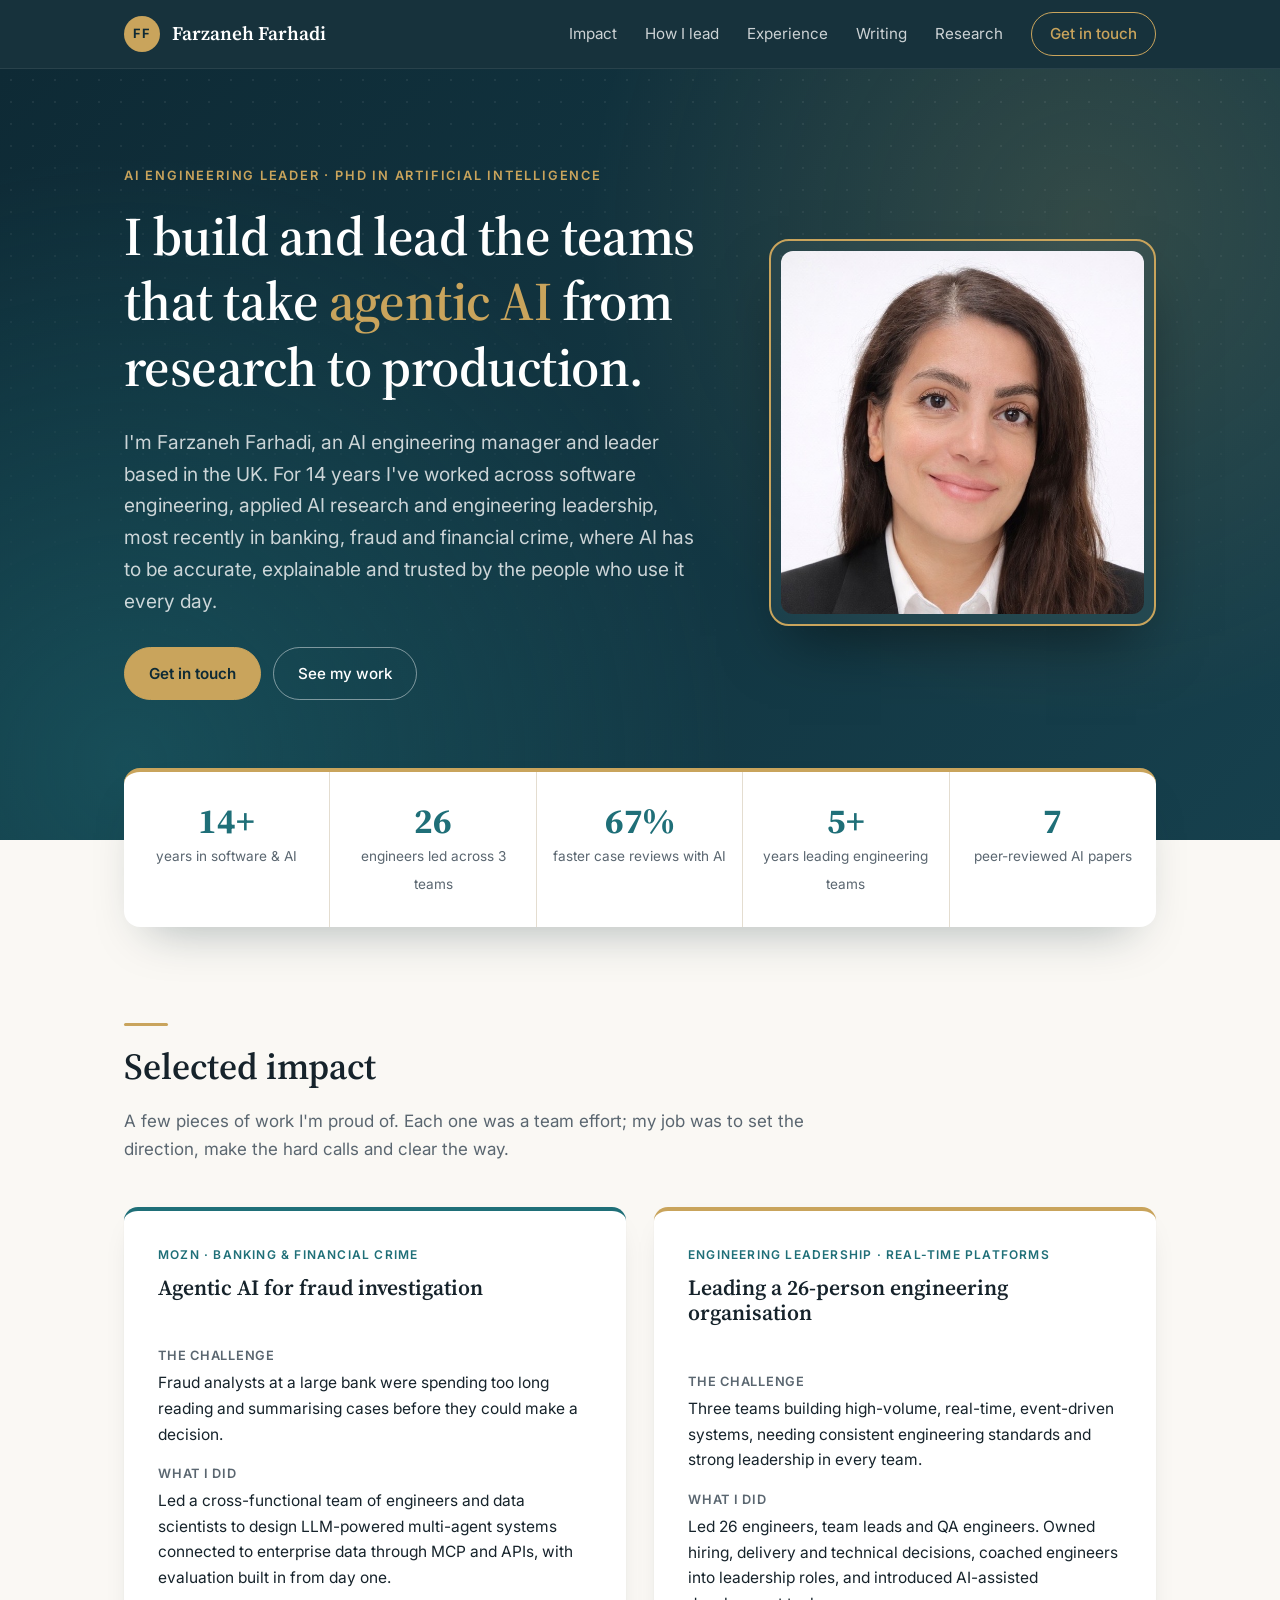
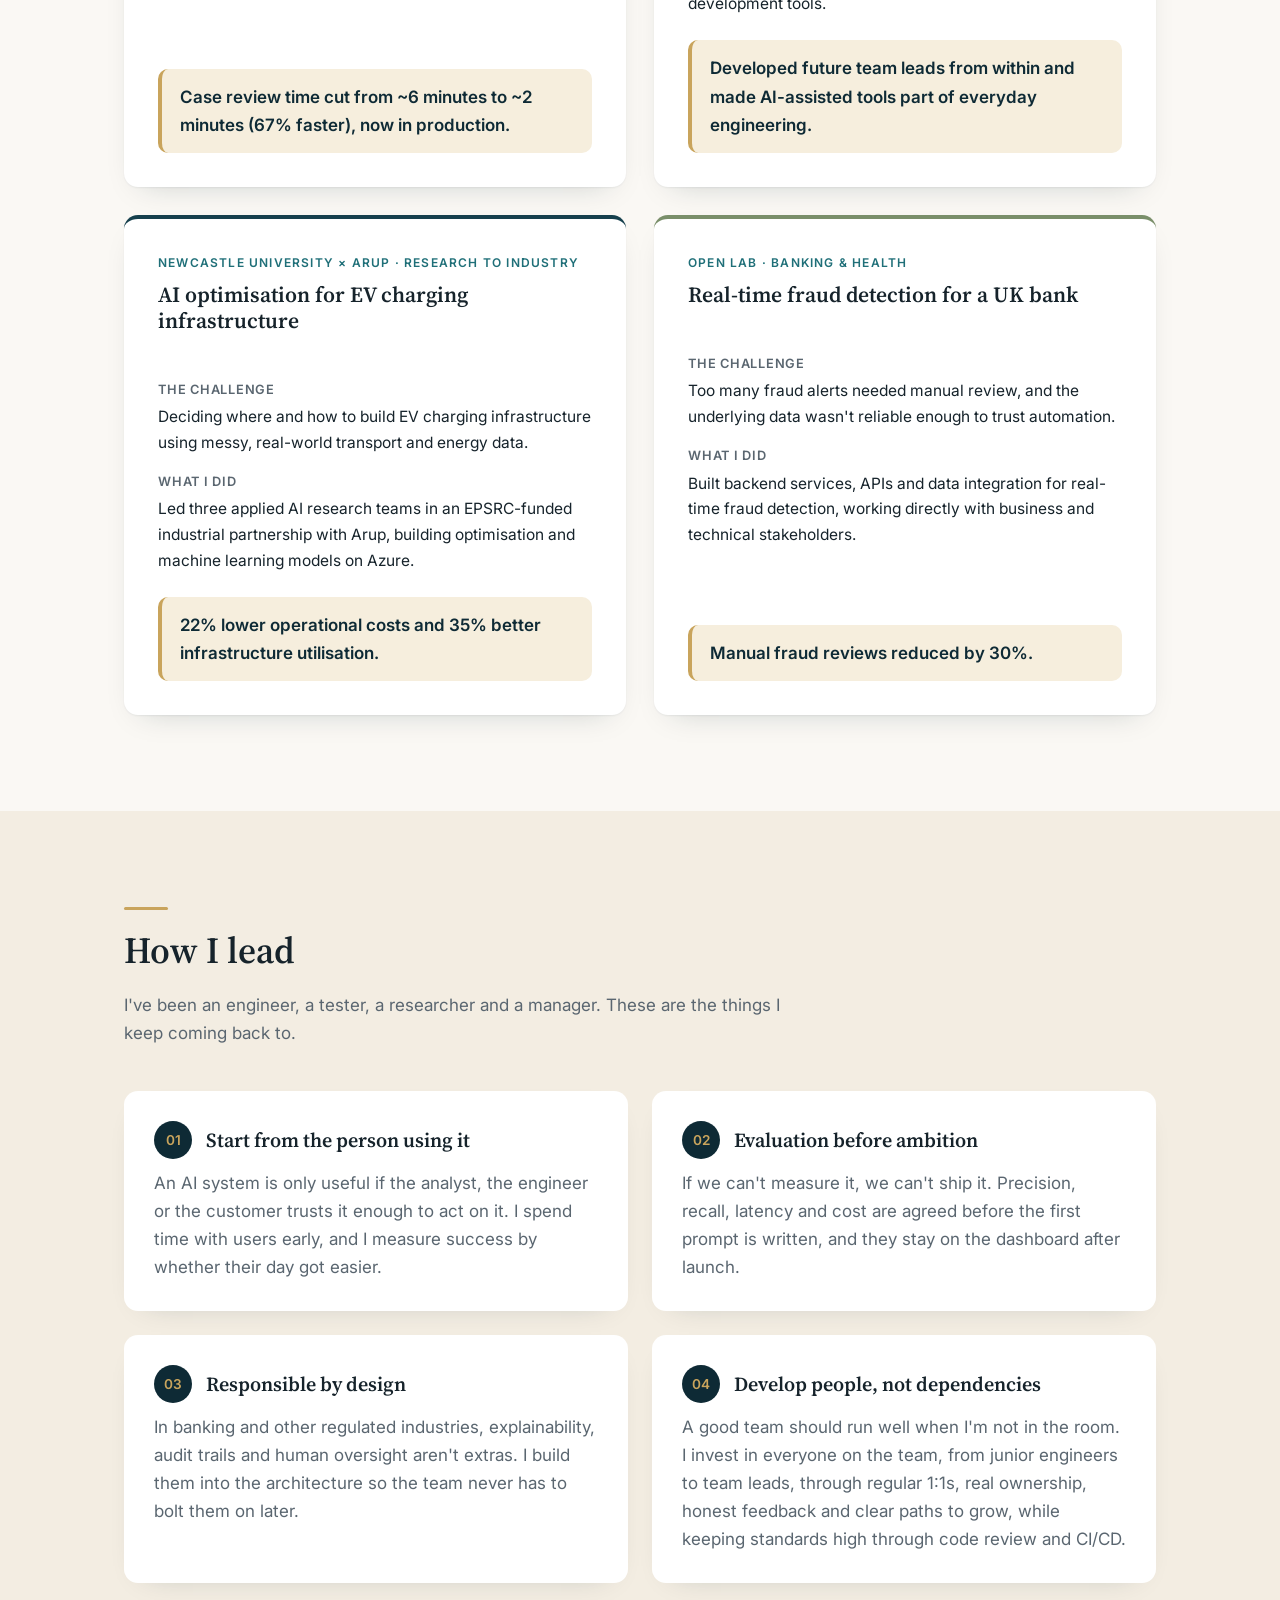
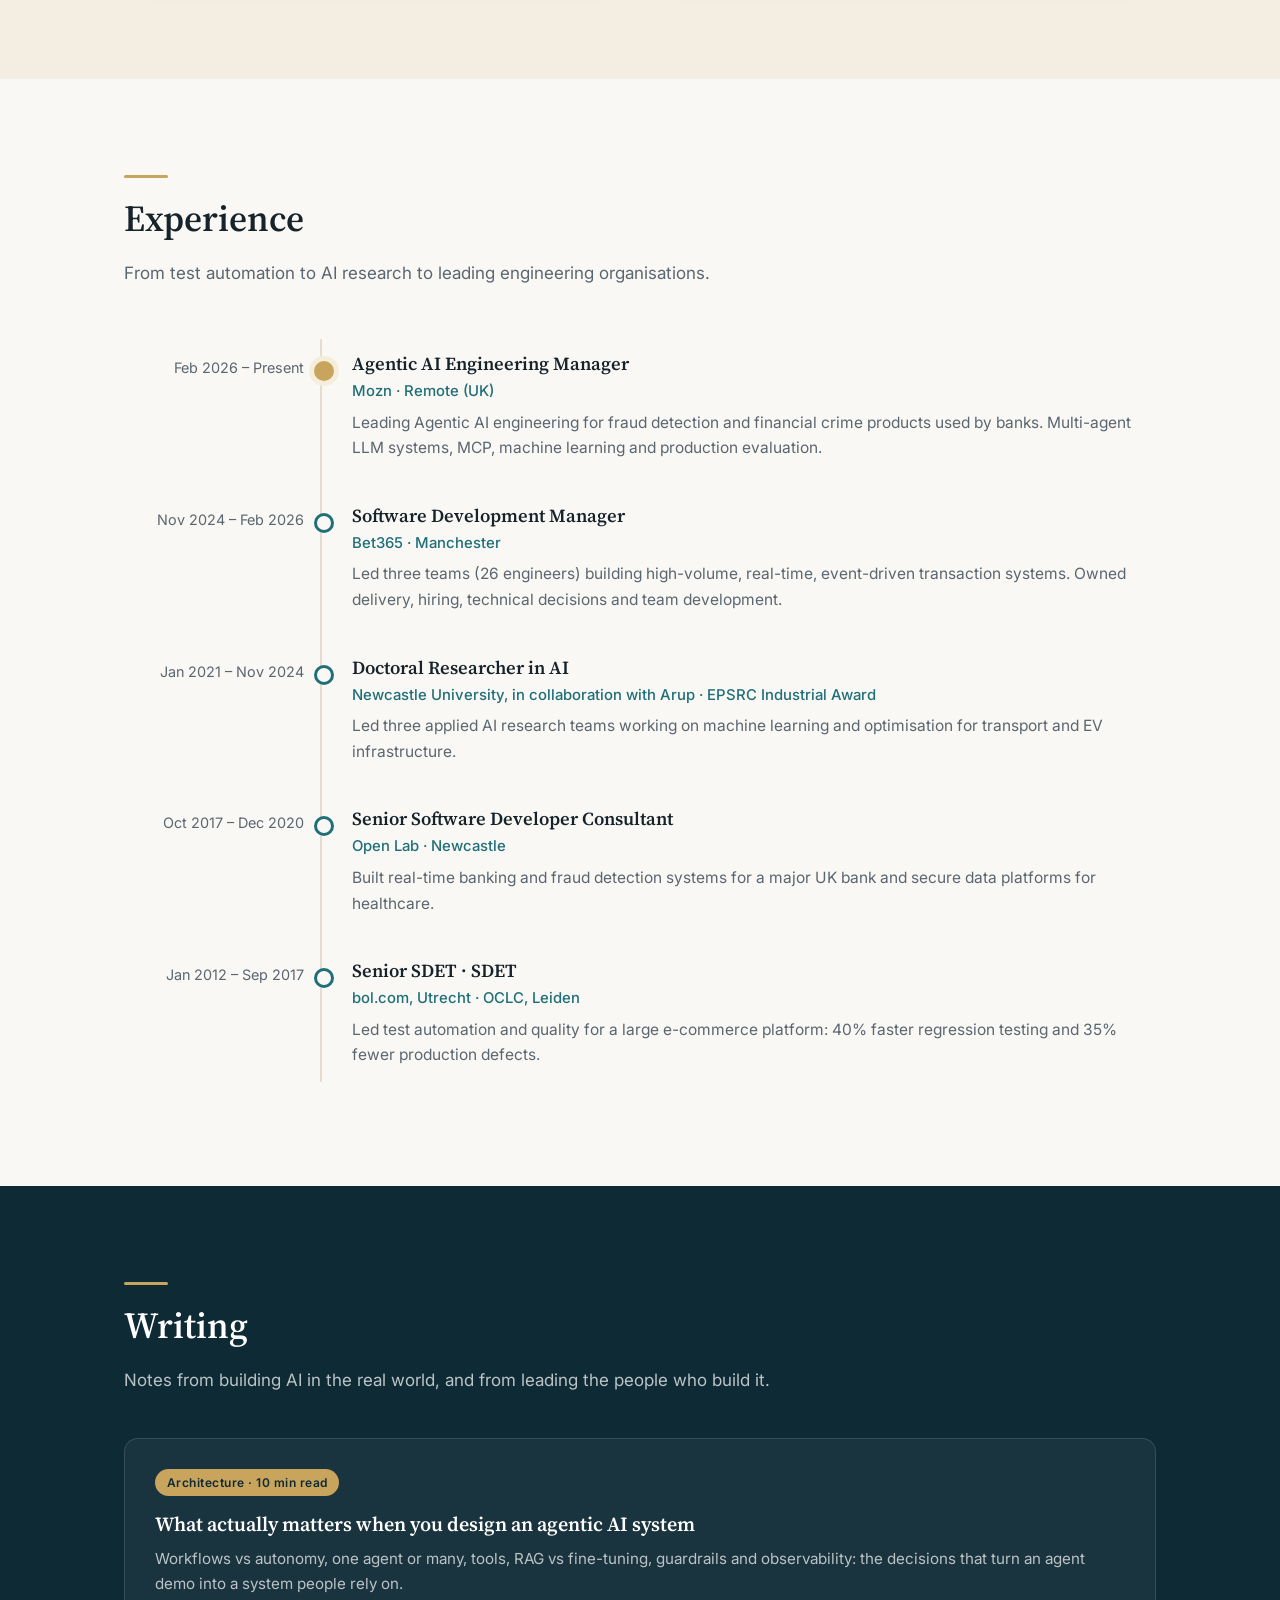
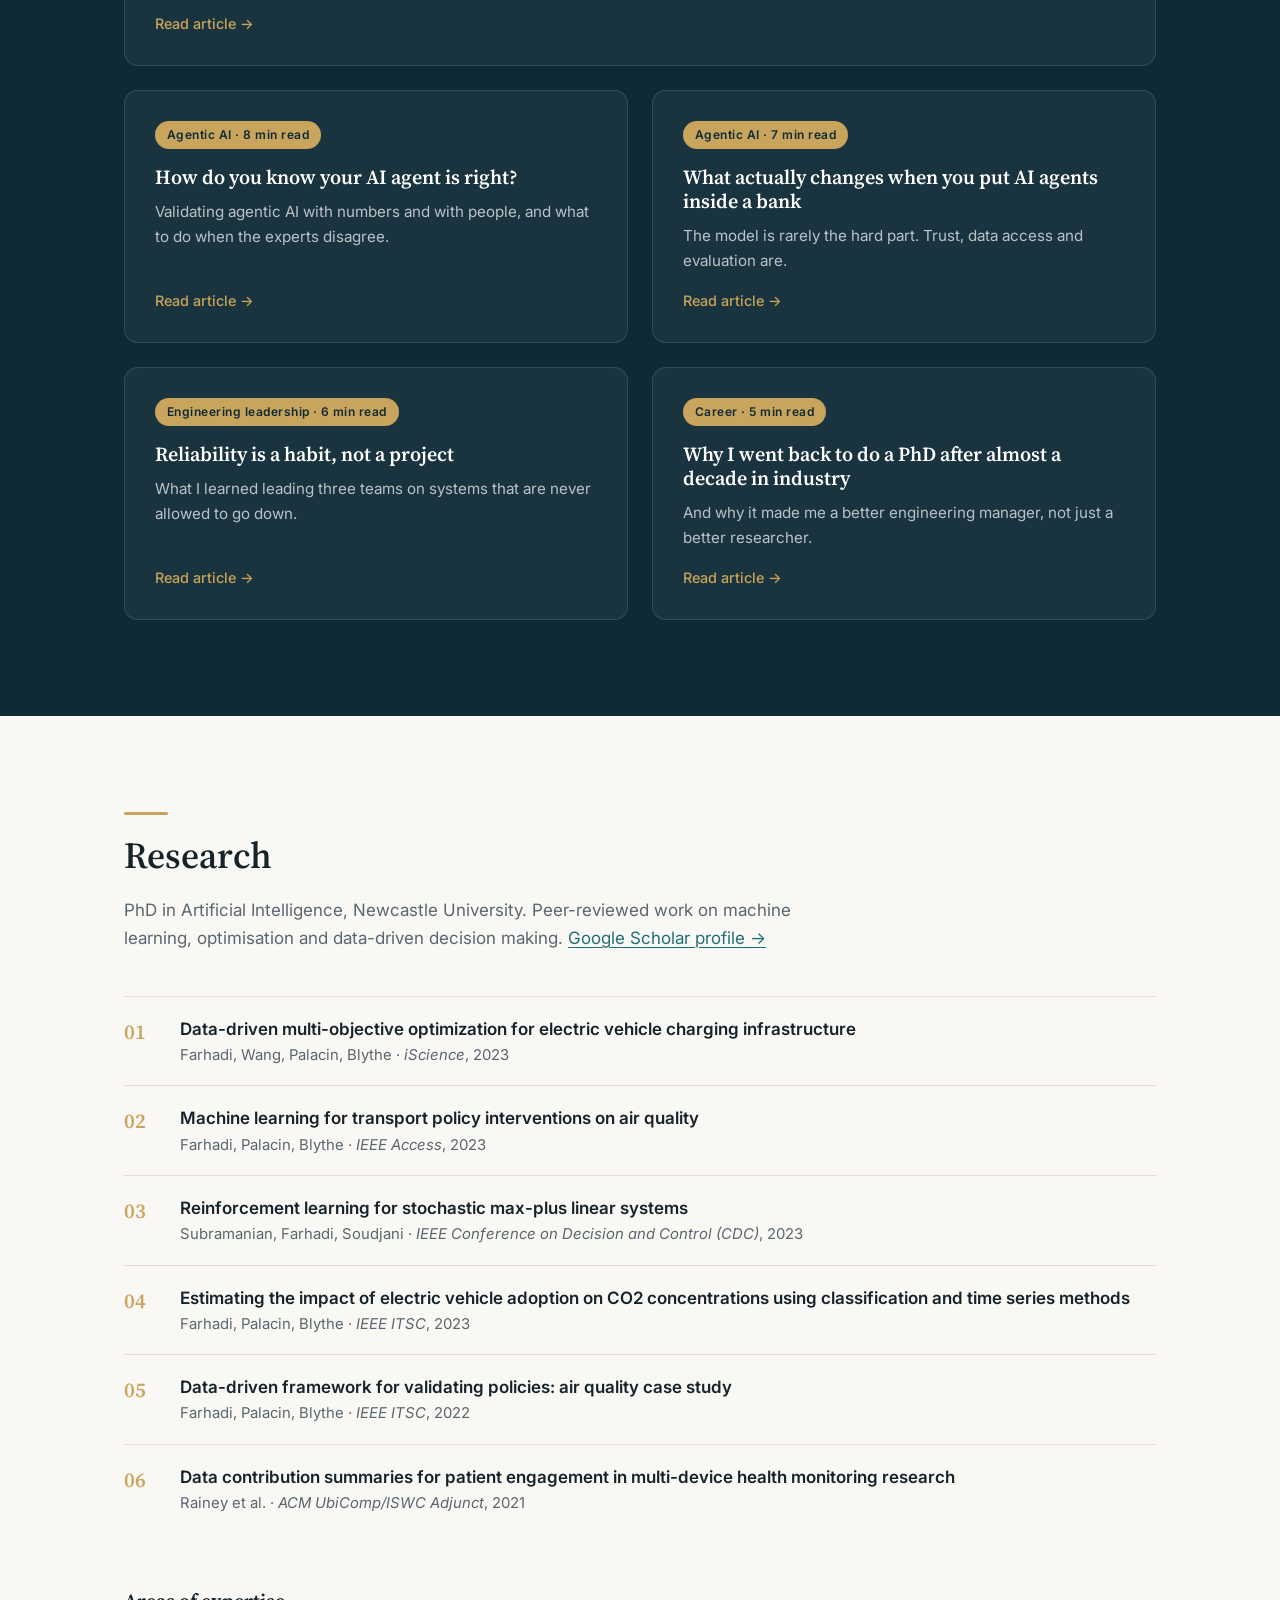
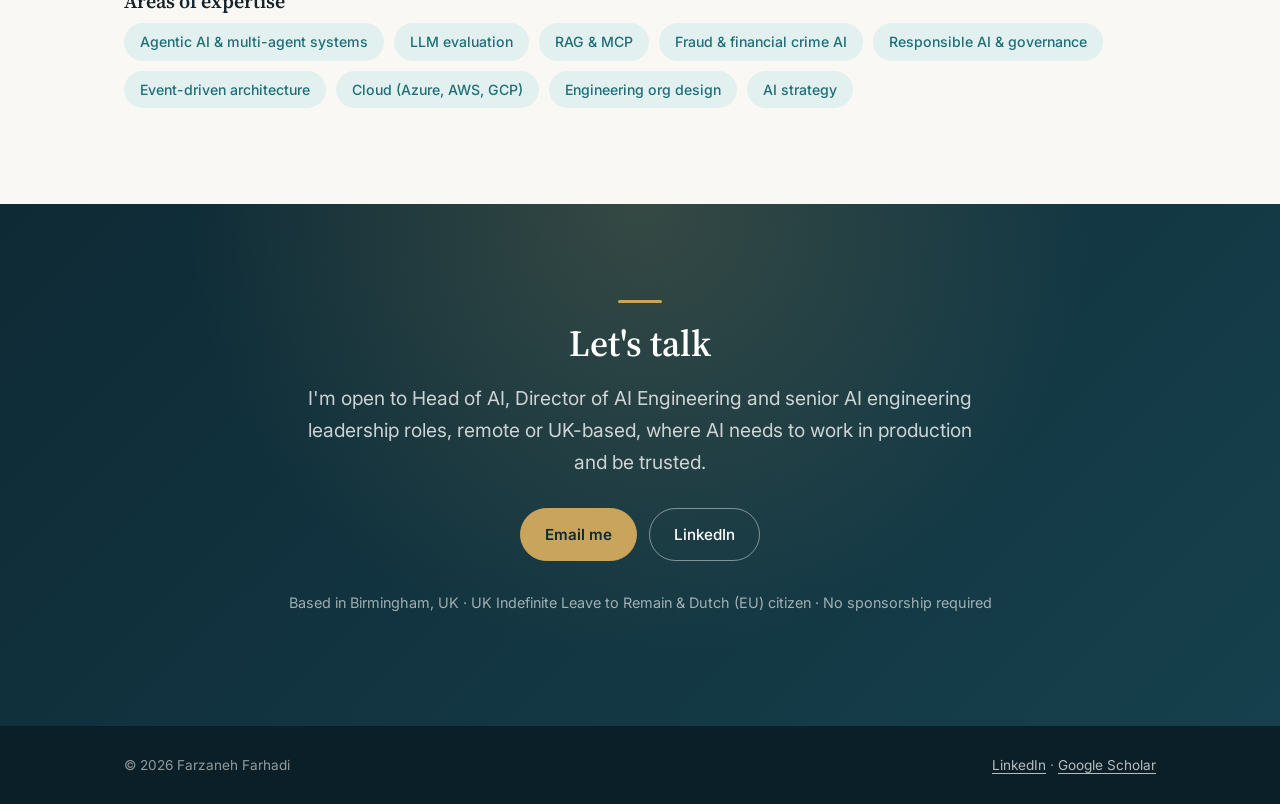
==== index.html @ 0ab81688 "Add files via upload Personal website" ====
<!DOCTYPE html>
<html lang="en-GB">
<head>
  <meta charset="UTF-8">
  <meta name="viewport" content="width=device-width, initial-scale=1.0">
  <title>Farzaneh Farhadi, PhD · AI Engineering Manager &amp; Leader · Agentic AI, LLMs · UK</title>
  <meta name="description" content="Farzaneh Farhadi, PhD is an AI engineering manager and leader in the UK with 14+ years in software and AI, leading agentic AI and LLM teams in banking, fraud and financial crime. Open to Head of AI and Director of AI Engineering roles.">
  <meta name="author" content="Farzaneh Farhadi">
  <meta name="robots" content="index, follow, max-image-preview:large">
  <meta name="theme-color" content="#0e2a35">
  <link rel="canonical" href="https://farzanehfar.github.io/">
  <link rel="icon" href="favicon.svg" type="image/svg+xml">
  <link rel="apple-touch-icon" href="assets/headshot.jpg">

  <!-- Social sharing (LinkedIn, Slack, WhatsApp, X) -->
  <meta property="og:type" content="profile">
  <meta property="og:site_name" content="Farzaneh Farhadi">
  <meta property="og:url" content="https://farzanehfar.github.io/">
  <meta property="og:title" content="Farzaneh Farhadi, PhD · AI Engineering Leader">
  <meta property="og:description" content="I build and lead the teams that take agentic AI from research to production in regulated industries.">
  <meta property="og:image" content="https://farzanehfar.github.io/assets/headshot.jpg">
  <meta property="og:image:alt" content="Farzaneh Farhadi, AI Engineering Leader">
  <meta property="og:locale" content="en_GB">
  <meta property="profile:first_name" content="Farzaneh">
  <meta property="profile:last_name" content="Farhadi">
  <meta name="twitter:card" content="summary">
  <meta name="twitter:title" content="Farzaneh Farhadi, PhD · AI Engineering Leader">
  <meta name="twitter:description" content="I build and lead the teams that take agentic AI from research to production in regulated industries.">
  <meta name="twitter:image" content="https://farzanehfar.github.io/assets/headshot.jpg">

  <link rel="preconnect" href="https://fonts.googleapis.com">
  <link rel="preconnect" href="https://fonts.gstatic.com" crossorigin>
  <link href="https://fonts.googleapis.com/css2?family=Inter:wght@400;500;600&family=Source+Serif+4:opsz,wght@8..60,400;8..60,600&display=swap" rel="stylesheet">
  <link rel="stylesheet" href="styles.css">
  <script type="application/ld+json">
  {
    "@context": "https://schema.org",
    "@graph": [
      {
        "@type": "WebSite",
        "@id": "https://farzanehfar.github.io/#website",
        "url": "https://farzanehfar.github.io/",
        "name": "Farzaneh Farhadi",
        "inLanguage": "en-GB",
        "publisher": { "@id": "https://farzanehfar.github.io/#person" }
      },
      {
        "@type": "ProfilePage",
        "@id": "https://farzanehfar.github.io/#profile",
        "url": "https://farzanehfar.github.io/",
        "name": "Farzaneh Farhadi, PhD · AI Engineering Leader",
        "isPartOf": { "@id": "https://farzanehfar.github.io/#website" },
        "mainEntity": { "@id": "https://farzanehfar.github.io/#person" }
      },
      {
        "@type": "Person",
        "@id": "https://farzanehfar.github.io/#person",
        "name": "Farzaneh Farhadi",
        "givenName": "Farzaneh",
        "familyName": "Farhadi",
        "honorificSuffix": "PhD",
        "url": "https://farzanehfar.github.io/",
        "image": "https://farzanehfar.github.io/assets/headshot.jpg",
        "jobTitle": "Agentic AI Engineering Manager",
        "description": "AI engineering manager and leader with 14+ years in software and AI, leading agentic AI and LLM teams for banking, fraud detection and financial crime.",
        "worksFor": { "@type": "Organization", "name": "Mozn" },
        "hasOccupation": [
          {
            "@type": "Occupation",
            "name": "AI Engineering Manager",
            "occupationLocation": { "@type": "Country", "name": "United Kingdom" },
            "skills": "Agentic AI, multi-agent systems, LLMs, RAG, MCP, LLM evaluation, machine learning, fraud detection, engineering leadership, AI strategy, responsible AI"
          }
        ],
        "alumniOf": [
          { "@type": "CollegeOrUniversity", "name": "Newcastle University" },
          { "@type": "CollegeOrUniversity", "name": "Fontys University of Applied Sciences" }
        ],
        "hasCredential": {
          "@type": "EducationalOccupationalCredential",
          "credentialCategory": "degree",
          "name": "PhD in Artificial Intelligence",
          "recognizedBy": { "@type": "CollegeOrUniversity", "name": "Newcastle University" }
        },
        "knowsAbout": [
          "Agentic AI", "Multi-agent systems", "Large language models", "Generative AI",
          "Retrieval-augmented generation", "Model Context Protocol", "LLM evaluation",
          "Machine learning", "Fraud detection", "Financial crime", "Responsible AI",
          "AI governance", "AI strategy", "Engineering leadership", "Event-driven architecture",
          "Optimisation", "Electric vehicle charging infrastructure"
        ],
        "address": { "@type": "PostalAddress", "addressLocality": "Birmingham", "addressCountry": "GB" },
        "nationality": { "@type": "Country", "name": "Netherlands" },
        "email": "mailto:Farhadi.Farzane@gmail.com",
        "sameAs": [
          "https://www.linkedin.com/in/farzaneh-farhadi-3944495a/",
          "https://scholar.google.com/citations?user=V7m8yxMAAAAJ"
        ]
      }
    ]
  }
  </script>
</head>
<body>

<header class="site-header">
  <div class="container">
    <a class="brand" href="#top">Farzaneh Farhadi</a>
    <nav class="nav">
      <a href="#impact">Impact</a>
      <a href="#leadership">How I lead</a>
      <a href="#experience">Experience</a>
      <a href="#writing">Writing</a>
      <a href="#research">Research</a>
      <a class="nav-cta" href="#contact">Get in touch</a>
    </nav>
  </div>
</header>

<main id="top">

  <!-- Hero -->
  <section class="hero">
    <div class="container">
      <div>
        <p class="eyebrow">AI Engineering Leader · PhD in Artificial Intelligence</p>
        <h1>I build and lead the teams that take <em>agentic AI</em> from research to production.</h1>
        <p class="lead">
          I'm Farzaneh Farhadi, an AI engineering manager and leader based in the UK. For 14 years
          I've worked across software engineering, applied AI research and engineering leadership, most recently in banking, fraud and financial crime, where AI has to be
          accurate, explainable and trusted by the people who use it every day.
        </p>
        <div class="hero-actions">
          <a class="btn btn-gold" href="#contact">Get in touch</a>
          <a class="btn btn-light" href="#impact">See my work</a>
        </div>
      </div>
      <div class="hero-photo">
        <img src="assets/headshot.jpg" alt="Farzaneh Farhadi, PhD, AI Engineering Manager and Leader" width="700" height="700" fetchpriority="high">
      </div>
    </div>
  </section>

  <!-- Stats -->
  <div class="stats">
    <div class="container">
      <div class="stats-card">
      <div class="stat"><strong>14+</strong><span>years in software &amp; AI</span></div>
      <div class="stat"><strong>26</strong><span>engineers led across 3 teams</span></div>
      <div class="stat"><strong>67%</strong><span>faster case reviews with AI</span></div>
      <div class="stat"><strong>5+</strong><span>years leading engineering teams</span></div>
      <div class="stat"><strong>7</strong><span>peer-reviewed AI papers</span></div>
    </div>
  </div>
  </div>

  <!-- Case studies -->
  <section id="impact">
    <div class="container">
      <h2>Selected impact</h2>
      <p class="section-intro">
        A few pieces of work I'm proud of. Each one was a team effort; my job was to set the direction,
        make the hard calls and clear the way.
      </p>

      <div class="cases">
        <article class="case">
          <div class="org">Mozn · Banking &amp; Financial Crime</div>
          <h3>Agentic AI for fraud investigation</h3>
          <dl>
            <dt>The challenge</dt>
            <dd>Fraud analysts at a large bank were spending too long reading and summarising cases before they could make a decision.</dd>
            <dt>What I did</dt>
            <dd>Led a cross-functional team of engineers and data scientists to design LLM-powered multi-agent systems connected to enterprise data through MCP and APIs, with evaluation built in from day one.</dd>
          </dl>
          <p class="result">Case review time cut from ~6 minutes to ~2 minutes (67% faster), now in production.</p>
        </article>

        <article class="case">
          <div class="org">Engineering leadership · Real-time platforms</div>
          <h3>Leading a 26-person engineering organisation</h3>
          <dl>
            <dt>The challenge</dt>
            <dd>Three teams building high-volume, real-time, event-driven systems, needing consistent engineering standards and strong leadership in every team.</dd>
            <dt>What I did</dt>
            <dd>Led 26 engineers, team leads and QA engineers. Owned hiring, delivery and technical decisions, coached engineers into leadership roles, and introduced AI-assisted development tools.</dd>
          </dl>
          <p class="result">Developed future team leads from within and made AI-assisted tools part of everyday engineering.</p>
        </article>

        <article class="case">
          <div class="org">Newcastle University × Arup · Research to industry</div>
          <h3>AI optimisation for EV charging infrastructure</h3>
          <dl>
            <dt>The challenge</dt>
            <dd>Deciding where and how to build EV charging infrastructure using messy, real-world transport and energy data.</dd>
            <dt>What I did</dt>
            <dd>Led three applied AI research teams in an EPSRC-funded industrial partnership with Arup, building optimisation and machine learning models on Azure.</dd>
          </dl>
          <p class="result">22% lower operational costs and 35% better infrastructure utilisation.</p>
        </article>

        <article class="case">
          <div class="org">Open Lab · Banking &amp; Health</div>
          <h3>Real-time fraud detection for a UK bank</h3>
          <dl>
            <dt>The challenge</dt>
            <dd>Too many fraud alerts needed manual review, and the underlying data wasn't reliable enough to trust automation.</dd>
            <dt>What I did</dt>
            <dd>Built backend services, APIs and data integration for real-time fraud detection, working directly with business and technical stakeholders.</dd>
          </dl>
          <p class="result">Manual fraud reviews reduced by 30%.</p>
        </article>
      </div>
    </div>
  </section>

  <!-- Leadership -->
  <section id="leadership" class="alt">
    <div class="container">
      <h2>How I lead</h2>
      <p class="section-intro">
        I've been an engineer, a tester, a researcher and a manager. These are the things I keep coming back to.
      </p>
      <div class="principles">
        <div class="principle">
          <h3><span>01</span> Start from the person using it</h3>
          <p>An AI system is only useful if the analyst, the engineer or the customer trusts it enough to act on it. I spend time with users early, and I measure success by whether their day got easier.</p>
        </div>
        <div class="principle">
          <h3><span>02</span> Evaluation before ambition</h3>
          <p>If we can't measure it, we can't ship it. Precision, recall, latency and cost are agreed before the first prompt is written, and they stay on the dashboard after launch.</p>
        </div>
        <div class="principle">
          <h3><span>03</span> Responsible by design</h3>
          <p>In banking and other regulated industries, explainability, audit trails and human oversight aren't extras. I build them into the architecture so the team never has to bolt them on later.</p>
        </div>
        <div class="principle">
          <h3><span>04</span> Develop people, not dependencies</h3>
          <p>A good team should run well when I'm not in the room. I invest in everyone on the team, from junior engineers to team leads, through regular 1:1s, real ownership, honest feedback and clear paths to grow, while keeping standards high through code review and CI/CD.</p>
        </div>
      </div>
    </div>
  </section>

  <!-- Experience -->
  <section id="experience">
    <div class="container">
      <h2>Experience</h2>
      <p class="section-intro">From test automation to AI research to leading engineering organisations.</p>
      <ul class="timeline">
        <li>
          <div class="when">Feb 2026 – Present</div>
          <div>
            <h3>Agentic AI Engineering Manager</h3>
            <div class="where">Mozn · Remote (UK)</div>
            <p>Leading Agentic AI engineering for fraud detection and financial crime products used by banks. Multi-agent LLM systems, MCP, machine learning and production evaluation.</p>
          </div>
        </li>
        <li>
          <div class="when">Nov 2024 – Feb 2026</div>
          <div>
            <h3>Software Development Manager</h3>
            <div class="where">Bet365 · Manchester</div>
            <p>Led three teams (26 engineers) building high-volume, real-time, event-driven transaction systems. Owned delivery, hiring, technical decisions and team development.</p>
          </div>
        </li>
        <li>
          <div class="when">Jan 2021 – Nov 2024</div>
          <div>
            <h3>Doctoral Researcher in AI</h3>
            <div class="where">Newcastle University, in collaboration with Arup · EPSRC Industrial Award</div>
            <p>Led three applied AI research teams working on machine learning and optimisation for transport and EV infrastructure.</p>
          </div>
        </li>
        <li>
          <div class="when">Oct 2017 – Dec 2020</div>
          <div>
            <h3>Senior Software Developer Consultant</h3>
            <div class="where">Open Lab · Newcastle</div>
            <p>Built real-time banking and fraud detection systems for a major UK bank and secure data platforms for healthcare.</p>
          </div>
        </li>
        <li>
          <div class="when">Jan 2012 – Sep 2017</div>
          <div>
            <h3>Senior SDET · SDET</h3>
            <div class="where">bol.com, Utrecht · OCLC, Leiden</div>
            <p>Led test automation and quality for a large e-commerce platform: 40% faster regression testing and 35% fewer production defects.</p>
          </div>
        </li>
      </ul>
    </div>
  </section>

  <!-- Writing -->
  <section id="writing" class="dark">
    <div class="container">
      <h2>Writing</h2>
      <p class="section-intro">Notes from building AI in the real world, and from leading the people who build it.</p>
      <div class="posts">
        <a class="post-card" href="writing/agentic-ai-architecture.html">
          <div class="meta">Architecture · 10 min read</div>
          <h3>What actually matters when you design an agentic AI system</h3>
          <p>Workflows vs autonomy, one agent or many, tools, RAG vs fine-tuning, guardrails and observability: the decisions that turn an agent demo into a system people rely on.</p>
          <span class="more">Read article →</span>
        </a>
        <a class="post-card" href="writing/validating-agentic-ai.html">
          <div class="meta">Agentic AI · 8 min read</div>
          <h3>How do you know your AI agent is right?</h3>
          <p>Validating agentic AI with numbers and with people, and what to do when the experts disagree.</p>
          <span class="more">Read article →</span>
        </a>
        <a class="post-card" href="writing/ai-agents-in-banking.html">
          <div class="meta">Agentic AI · 7 min read</div>
          <h3>What actually changes when you put AI agents inside a bank</h3>
          <p>The model is rarely the hard part. Trust, data access and evaluation are.</p>
          <span class="more">Read article →</span>
        </a>
        <a class="post-card" href="writing/reliability-is-a-habit.html">
          <div class="meta">Engineering leadership · 6 min read</div>
          <h3>Reliability is a habit, not a project</h3>
          <p>What I learned leading three teams on systems that are never allowed to go down.</p>
          <span class="more">Read article →</span>
        </a>
        <a class="post-card" href="writing/why-i-did-a-phd.html">
          <div class="meta">Career · 5 min read</div>
          <h3>Why I went back to do a PhD after almost a decade in industry</h3>
          <p>And why it made me a better engineering manager, not just a better researcher.</p>
          <span class="more">Read article →</span>
        </a>
      </div>
    </div>
  </section>

  <!-- Research -->
  <section id="research">
    <div class="container">
      <h2>Research</h2>
      <p class="section-intro">
        PhD in Artificial Intelligence, Newcastle University. Peer-reviewed work on machine learning,
        optimisation and data-driven decision making.
        <a href="https://scholar.google.com/citations?user=V7m8yxMAAAAJ&amp;hl=en" target="_blank" rel="noopener">Google Scholar profile →</a>
      </p>
      <ul class="pubs">
        <li>
          <div class="title">Data-driven multi-objective optimization for electric vehicle charging infrastructure</div>
          <div class="venue">Farhadi, Wang, Palacin, Blythe · <em>iScience</em>, 2023</div>
        </li>
        <li>
          <div class="title">Machine learning for transport policy interventions on air quality</div>
          <div class="venue">Farhadi, Palacin, Blythe · <em>IEEE Access</em>, 2023</div>
        </li>
        <li>
          <div class="title">Reinforcement learning for stochastic max-plus linear systems</div>
          <div class="venue">Subramanian, Farhadi, Soudjani · <em>IEEE Conference on Decision and Control (CDC)</em>, 2023</div>
        </li>
        <li>
          <div class="title">Estimating the impact of electric vehicle adoption on CO2 concentrations using classification and time series methods</div>
          <div class="venue">Farhadi, Palacin, Blythe · <em>IEEE ITSC</em>, 2023</div>
        </li>
        <li>
          <div class="title">Data-driven framework for validating policies: air quality case study</div>
          <div class="venue">Farhadi, Palacin, Blythe · <em>IEEE ITSC</em>, 2022</div>
        </li>
        <li>
          <div class="title">Data contribution summaries for patient engagement in multi-device health monitoring research</div>
          <div class="venue">Rainey et al. · <em>ACM UbiComp/ISWC Adjunct</em>, 2021</div>
        </li>
      </ul>

      <h3 style="margin-top: 56px;">Areas of expertise</h3>
      <div class="expertise">
        <span>Agentic AI &amp; multi-agent systems</span>
        <span>LLM evaluation</span>
        <span>RAG &amp; MCP</span>
        <span>Fraud &amp; financial crime AI</span>
        <span>Responsible AI &amp; governance</span>
        <span>Event-driven architecture</span>
        <span>Cloud (Azure, AWS, GCP)</span>
        <span>Engineering org design</span>
        <span>AI strategy</span>
      </div>
    </div>
  </section>

  <!-- Contact -->
  <section id="contact" class="contact">
    <div class="container">
      <h2>Let's talk</h2>
      <p class="lead">
        I'm open to Head of AI, Director of AI Engineering and senior AI engineering leadership roles,
        remote or UK-based, where AI needs to work in production and be trusted.
      </p>
      <div class="hero-actions">
        <a class="btn btn-gold" href="mailto:Farhadi.Farzane@gmail.com">Email me</a>
        <a class="btn btn-light" href="https://www.linkedin.com/in/farzaneh-farhadi-3944495a/" target="_blank" rel="noopener">LinkedIn</a>
      </div>
      <p class="note">Based in Birmingham, UK · UK Indefinite Leave to Remain &amp; Dutch (EU) citizen · No sponsorship required</p>
    </div>
  </section>

</main>

<footer>
  <div class="container">
    <span>© 2026 Farzaneh Farhadi</span>
    <span>
      <a href="https://www.linkedin.com/in/farzaneh-farhadi-3944495a/" target="_blank" rel="noopener">LinkedIn</a> ·
      <a href="https://scholar.google.com/citations?user=V7m8yxMAAAAJ&amp;hl=en" target="_blank" rel="noopener">Google Scholar</a>
    </span>
  </div>
</footer>

</body>
</html>
---- styles.css ----
:root {
  --bg: #faf8f4;
  --surface: #ffffff;
  --sand: #f3ede2;
  --ink: #16232b;
  --muted: #5a6670;
  --line: #e4ddd0;
  --navy: #0e2a35;
  --navy-2: #16404d;
  --accent: #1f6f78;
  --accent-soft: #e3f0f0;
  --gold: #c9a45c;
  --gold-soft: #f6eedd;
  --serif: "Source Serif 4", Georgia, "Times New Roman", serif;
  --sans: "Inter", -apple-system, BlinkMacSystemFont, "Segoe UI", sans-serif;
  --max: 1080px;
}

* { box-sizing: border-box; }
html { scroll-behavior: smooth; scroll-padding-top: 72px; }
body {
  margin: 0;
  background: var(--bg);
  color: var(--ink);
  font-family: var(--sans);
  font-size: 17px;
  line-height: 1.65;
  -webkit-font-smoothing: antialiased;
}
img { max-width: 100%; display: block; }
a { color: var(--accent); text-decoration-thickness: 1px; text-underline-offset: 3px; }
a:hover { text-decoration-thickness: 2px; }

h1, h2, h3 { font-family: var(--serif); font-weight: 600; line-height: 1.2; margin: 0 0 .5em; }
h1 { font-size: clamp(2.4rem, 5vw, 3.4rem); letter-spacing: -0.01em; }
h2 { font-size: clamp(1.8rem, 3vw, 2.3rem); }
h3 { font-size: 1.25rem; }
p { margin: 0 0 1em; }

.container { max-width: var(--max); margin: 0 auto; padding: 0 24px; }

/* Section headings get a small gold rule */
section > .container > h2::before {
  content: ""; display: block; width: 44px; height: 3px; background: var(--gold);
  border-radius: 2px; margin-bottom: 18px;
}

/* Header */
.site-header {
  position: sticky; top: 0; z-index: 10;
  background: rgba(14, 42, 53, .96);
  backdrop-filter: blur(8px);
  border-bottom: 1px solid rgba(255, 255, 255, .08);
}
.site-header .container { display: flex; align-items: center; justify-content: space-between; height: 68px; }
.brand { font-family: var(--serif); font-weight: 600; font-size: 1.2rem; color: #fff; text-decoration: none; display: flex; align-items: center; gap: 12px; }
.brand::before {
  content: "FF"; display: grid; place-items: center; width: 36px; height: 36px; border-radius: 50%;
  background: var(--gold); color: var(--navy); font-family: var(--sans); font-size: .8rem; font-weight: 700; letter-spacing: .04em;
}
.nav { display: flex; align-items: center; gap: 28px; }
.nav a { position: relative; color: rgba(255, 255, 255, .78); text-decoration: none; font-size: .95rem; padding: 6px 0; }
.nav a:not(.nav-cta)::after {
  content: ""; position: absolute; left: 0; right: 0; bottom: 0; height: 2px; background: var(--gold);
  transform: scaleX(0); transform-origin: left; transition: transform .2s ease;
}
.nav a:hover { color: #fff; }
.nav a:hover::after { transform: scaleX(1); }
.nav .nav-cta {
  padding: 8px 18px; border: 1px solid var(--gold); border-radius: 999px; color: var(--gold); font-weight: 500;
  transition: background .15s, color .15s;
}
.nav .nav-cta:hover { background: var(--gold); color: var(--navy); }
@media (max-width: 860px) { .nav a:not(.nav-cta) { display: none; } }

/* Buttons */
.btn {
  display: inline-block; padding: 13px 24px; border-radius: 999px;
  font-weight: 500; font-size: .95rem; text-decoration: none;
  border: 1px solid var(--accent); transition: background .15s, color .15s, transform .15s;
}
.btn:hover { transform: translateY(-1px); }
.btn-primary { background: var(--accent); color: #fff; }
.btn-primary:hover { background: var(--navy-2); }
.btn-ghost { color: var(--accent); background: transparent; }
.btn-ghost:hover { background: var(--accent-soft); }
.btn-gold { background: var(--gold); border-color: var(--gold); color: var(--navy); font-weight: 600; }
.btn-gold:hover { background: #d8b673; }
.btn-light { color: #fff; border-color: rgba(255, 255, 255, .45); background: transparent; }
.btn-light:hover { background: rgba(255, 255, 255, .08); border-color: #fff; }

/* Hero */
.hero {
  position: relative; overflow: hidden; color: #fff;
  padding: 96px 0 140px;
  background:
    radial-gradient(circle at 85% 20%, rgba(201, 164, 92, .18), transparent 40%),
    radial-gradient(circle at 10% 90%, rgba(31, 111, 120, .45), transparent 45%),
    linear-gradient(135deg, var(--navy) 0%, var(--navy-2) 100%);
}
.hero::after {
  content: ""; position: absolute; inset: 0; pointer-events: none;
  background-image: radial-gradient(rgba(255, 255, 255, .07) 1px, transparent 1px);
  background-size: 22px 22px;
  mask-image: linear-gradient(to bottom, #000, transparent 85%);
}
.hero .container { position: relative; z-index: 1; display: grid; grid-template-columns: 1.5fr 1fr; gap: 64px; align-items: center; }
.eyebrow { text-transform: uppercase; letter-spacing: .14em; font-size: .8rem; font-weight: 600; color: var(--gold); margin-bottom: 18px; }
.hero h1 { color: #fff; }
.hero h1 em { font-style: normal; color: var(--gold); }
.lead { font-size: 1.2rem; color: var(--muted); max-width: 36em; }
.hero .lead { color: rgba(255, 255, 255, .78); }
.hero-actions { display: flex; gap: 12px; flex-wrap: wrap; margin-top: 30px; }
.hero-photo {
  aspect-ratio: 1 / 1; padding: 10px; border-radius: 20px;
  border: 2px solid var(--gold);
  background: rgba(255, 255, 255, .04);
  box-shadow: 0 30px 60px -20px rgba(0, 0, 0, .5);
}
.hero-photo img { width: 100%; height: 100%; object-fit: cover; border-radius: 12px; }
@media (max-width: 860px) {
  .hero { padding: 48px 0 120px; }
  .hero .container { grid-template-columns: 1fr; gap: 40px; }
  .hero-photo { max-width: 240px; order: -1; }
}

/* Stats: a card that overlaps the hero */
.stats { position: relative; z-index: 2; margin-top: -72px; }
.stats-card {
  display: grid; grid-template-columns: repeat(5, 1fr);
  background: var(--surface); border-radius: 16px; overflow: hidden;
  box-shadow: 0 24px 50px -24px rgba(14, 42, 53, .35);
  border-top: 4px solid var(--gold);
}
.stat { padding: 30px 16px; text-align: center; border-right: 1px solid var(--line); }
.stat:last-child { border-right: 0; }
.stat strong { display: block; font-family: var(--serif); font-size: 2.2rem; color: var(--accent); line-height: 1.1; }
.stat span { font-size: .85rem; color: var(--muted); }
@media (max-width: 760px) {
  .stats-card { grid-template-columns: repeat(2, 1fr); }
  .stat { border-bottom: 1px solid var(--line); }
  .stat:nth-child(2n) { border-right: 0; }
  .stat:last-child { grid-column: span 2; border-bottom: 0; }
}

/* Sections */
section { padding: 96px 0; }
.section-intro { max-width: 40em; color: var(--muted); margin-bottom: 44px; }
.alt { background: var(--sand); }
.dark { background: var(--navy); color: #fff; }
.dark h2 { color: #fff; }
.dark .section-intro { color: rgba(255, 255, 255, .72); }

/* Case studies */
.cases { display: grid; grid-template-columns: repeat(2, 1fr); gap: 28px; }
.case {
  position: relative; display: flex; flex-direction: column;
  background: var(--surface); border-radius: 14px; padding: 34px;
  box-shadow: 0 1px 2px rgba(14, 42, 53, .06), 0 12px 30px -18px rgba(14, 42, 53, .25);
  border-top: 4px solid var(--accent);
  transition: transform .2s, box-shadow .2s;
}
.case:hover { transform: translateY(-3px); box-shadow: 0 1px 2px rgba(14, 42, 53, .06), 0 22px 40px -20px rgba(14, 42, 53, .35); }
.case:nth-child(2) { border-top-color: var(--gold); }
.case:nth-child(3) { border-top-color: var(--navy-2); }
.case:nth-child(4) { border-top-color: #7a8f6a; }
.case .org { font-size: .75rem; text-transform: uppercase; letter-spacing: .1em; color: var(--accent); font-weight: 600; }
.case h3 { margin-top: 10px; font-size: 1.35rem; }
.case dl { margin: 18px 0 0; flex: 1; }
.case dt { font-weight: 600; font-size: .8rem; text-transform: uppercase; letter-spacing: .06em; color: var(--muted); margin-top: 16px; }
.case dd { margin: 4px 0 0; color: var(--ink); font-size: .97rem; }
.result {
  margin: 24px 0 0; padding: 14px 18px; border-radius: 10px;
  background: var(--gold-soft); border-left: 4px solid var(--gold);
  font-weight: 600; color: var(--navy);
}
@media (max-width: 860px) { .cases { grid-template-columns: 1fr; } }

/* Principles */
.principles { display: grid; grid-template-columns: repeat(2, 1fr); gap: 24px; }
.principle {
  background: var(--surface); border-radius: 14px; padding: 30px;
  box-shadow: 0 10px 30px -22px rgba(14, 42, 53, .3);
}
.principle h3 { display: flex; gap: 14px; align-items: center; }
.principle h3 span {
  flex: none; display: grid; place-items: center; width: 38px; height: 38px; border-radius: 50%;
  background: var(--navy); color: var(--gold); font-family: var(--sans); font-size: .85rem; font-weight: 600;
}
.principle p { color: var(--muted); margin: 0; }
@media (max-width: 760px) { .principles { grid-template-columns: 1fr; } }

/* Timeline */
.timeline { list-style: none; padding: 0; margin: 0; position: relative; }
.timeline::before { content: ""; position: absolute; left: 196px; top: 8px; bottom: 8px; width: 2px; background: var(--line); }
.timeline li { position: relative; display: grid; grid-template-columns: 180px 1fr; gap: 48px; padding: 22px 0; }
.timeline li::before {
  content: ""; position: absolute; left: 190px; top: 30px; width: 14px; height: 14px; border-radius: 50%;
  background: var(--bg); border: 3px solid var(--accent);
}
.timeline li:first-child::before { background: var(--gold); border-color: var(--gold); box-shadow: 0 0 0 5px var(--gold-soft); }
.timeline .when { color: var(--muted); font-size: .9rem; padding-top: 3px; text-align: right; }
.timeline h3 { font-size: 1.15rem; margin-bottom: 4px; }
.timeline .where { color: var(--accent); font-size: .93rem; font-weight: 500; margin-bottom: 6px; }
.timeline p { margin: 0; font-size: .97rem; color: var(--muted); }
@media (max-width: 640px) {
  .timeline::before { left: 6px; }
  .timeline li { grid-template-columns: 1fr; gap: 4px; padding-left: 32px; }
  .timeline li::before { left: 0; top: 26px; }
  .timeline .when { text-align: left; }
}

/* Writing */
.posts { display: grid; grid-template-columns: repeat(2, 1fr); gap: 24px; }
.post-card {
  display: flex; flex-direction: column; background: rgba(255, 255, 255, .05);
  border: 1px solid rgba(255, 255, 255, .12); border-radius: 14px; padding: 30px;
  text-decoration: none; color: #fff;
  transition: background .2s, border-color .2s, transform .2s;
}
.post-card:hover { background: rgba(255, 255, 255, .09); border-color: var(--gold); transform: translateY(-3px); }
.post-card .meta {
  align-self: flex-start; font-size: .75rem; font-weight: 600; letter-spacing: .04em;
  color: var(--navy); background: var(--gold); padding: 4px 12px; border-radius: 999px; margin-bottom: 16px;
}
.post-card h3 { font-size: 1.25rem; color: #fff; }
.post-card p { color: rgba(255, 255, 255, .7); font-size: .95rem; flex: 1; }
.post-card .more { color: var(--gold); font-weight: 500; font-size: .9rem; }
@media (max-width: 860px) { .posts { grid-template-columns: 1fr; } }

/* Publications */
.pubs { list-style: none; padding: 0; margin: 0; counter-reset: pub; }
.pubs li { position: relative; padding: 18px 0 18px 56px; border-top: 1px solid var(--line); counter-increment: pub; }
.pubs li::before {
  content: counter(pub, decimal-leading-zero); position: absolute; left: 0; top: 18px;
  font-family: var(--serif); font-size: 1.3rem; color: var(--gold); font-weight: 600;
}
.pubs .title { font-weight: 600; }
.pubs .venue { color: var(--muted); font-size: .93rem; }
.expertise { display: flex; flex-wrap: wrap; gap: 10px; margin-top: 8px; }
.expertise span { background: var(--accent-soft); color: var(--accent); padding: 7px 16px; border-radius: 999px; font-size: .88rem; font-weight: 500; }

/* Contact */
.contact {
  text-align: center; color: #fff;
  background:
    radial-gradient(circle at 50% 0%, rgba(201, 164, 92, .2), transparent 55%),
    linear-gradient(135deg, var(--navy) 0%, var(--navy-2) 100%);
}
.contact h2 { color: #fff; }
.contact > .container > h2::before { margin-left: auto; margin-right: auto; }
.contact .lead { margin: 0 auto 30px; color: rgba(255, 255, 255, .78); }
.contact .hero-actions { justify-content: center; }
.note { margin-top: 30px; font-size: .9rem; color: rgba(255, 255, 255, .6); }

footer { padding: 28px 0; background: #0a1f27; color: rgba(255, 255, 255, .55); font-size: .85rem; }
footer .container { display: flex; justify-content: space-between; flex-wrap: wrap; gap: 12px; }
footer a { color: rgba(255, 255, 255, .7); }
footer a:hover { color: var(--gold); }

/* Article pages */
.article-hero {
  color: #fff; padding: 64px 0 56px;
  background:
    radial-gradient(circle at 85% 10%, rgba(201, 164, 92, .18), transparent 45%),
    linear-gradient(135deg, var(--navy) 0%, var(--navy-2) 100%);
}
.article-hero .inner { max-width: 700px; margin: 0 auto; padding: 0 24px; }
.article-hero .back { color: var(--gold); font-size: .9rem; text-decoration: none; }
.article-hero h1 { color: #fff; font-size: clamp(2rem, 4.5vw, 2.8rem); margin-top: 24px; }
.article-hero .meta { color: rgba(255, 255, 255, .65); font-size: .9rem; margin: 0; }
.article { max-width: 700px; margin: 0 auto; padding: 56px 24px 96px; }
.article p, .article li { font-family: var(--serif); font-size: 1.15rem; line-height: 1.75; }
.article > p:first-of-type::first-letter {
  float: left; font-size: 3.6rem; line-height: .9; padding: 6px 10px 0 0; color: var(--accent); font-weight: 600;
}
.article h2 { font-size: 1.5rem; margin-top: 2em; color: var(--navy); }
.article blockquote {
  margin: 2em 0; padding: 22px 26px; border-radius: 10px;
  background: var(--gold-soft); border-left: 4px solid var(--gold);
  color: var(--navy); font-family: var(--serif); font-size: 1.2rem; font-style: italic;
}
.article .author-box {
  display: flex; gap: 18px; align-items: center; margin-top: 56px; padding: 24px;
  background: var(--sand); border-radius: 14px;
}
.article .author-box img { width: 64px; height: 64px; border-radius: 50%; object-fit: cover; border: 2px solid var(--gold); }
.article .author-box p { font-family: var(--sans); font-size: .95rem; margin: 0; color: var(--muted); }
.article .disclaimer { font-family: var(--sans); font-size: .85rem; color: var(--muted); font-style: italic; margin-top: 20px; }
.article .diagram { margin: 2em -40px; padding: 24px; background: var(--surface); border-radius: 14px; box-shadow: 0 12px 30px -20px rgba(14, 42, 53, .3); }
.article .diagram svg { width: 100%; height: auto; display: block; }
.article .diagram figcaption { font-size: .88rem; color: var(--muted); text-align: center; margin-top: 12px; }
@media (max-width: 780px) { .article .diagram { margin: 2em 0; padding: 12px; } }
.post-card:first-child { grid-column: span 2; }
@media (max-width: 860px) { .post-card:first-child { grid-column: auto; } }
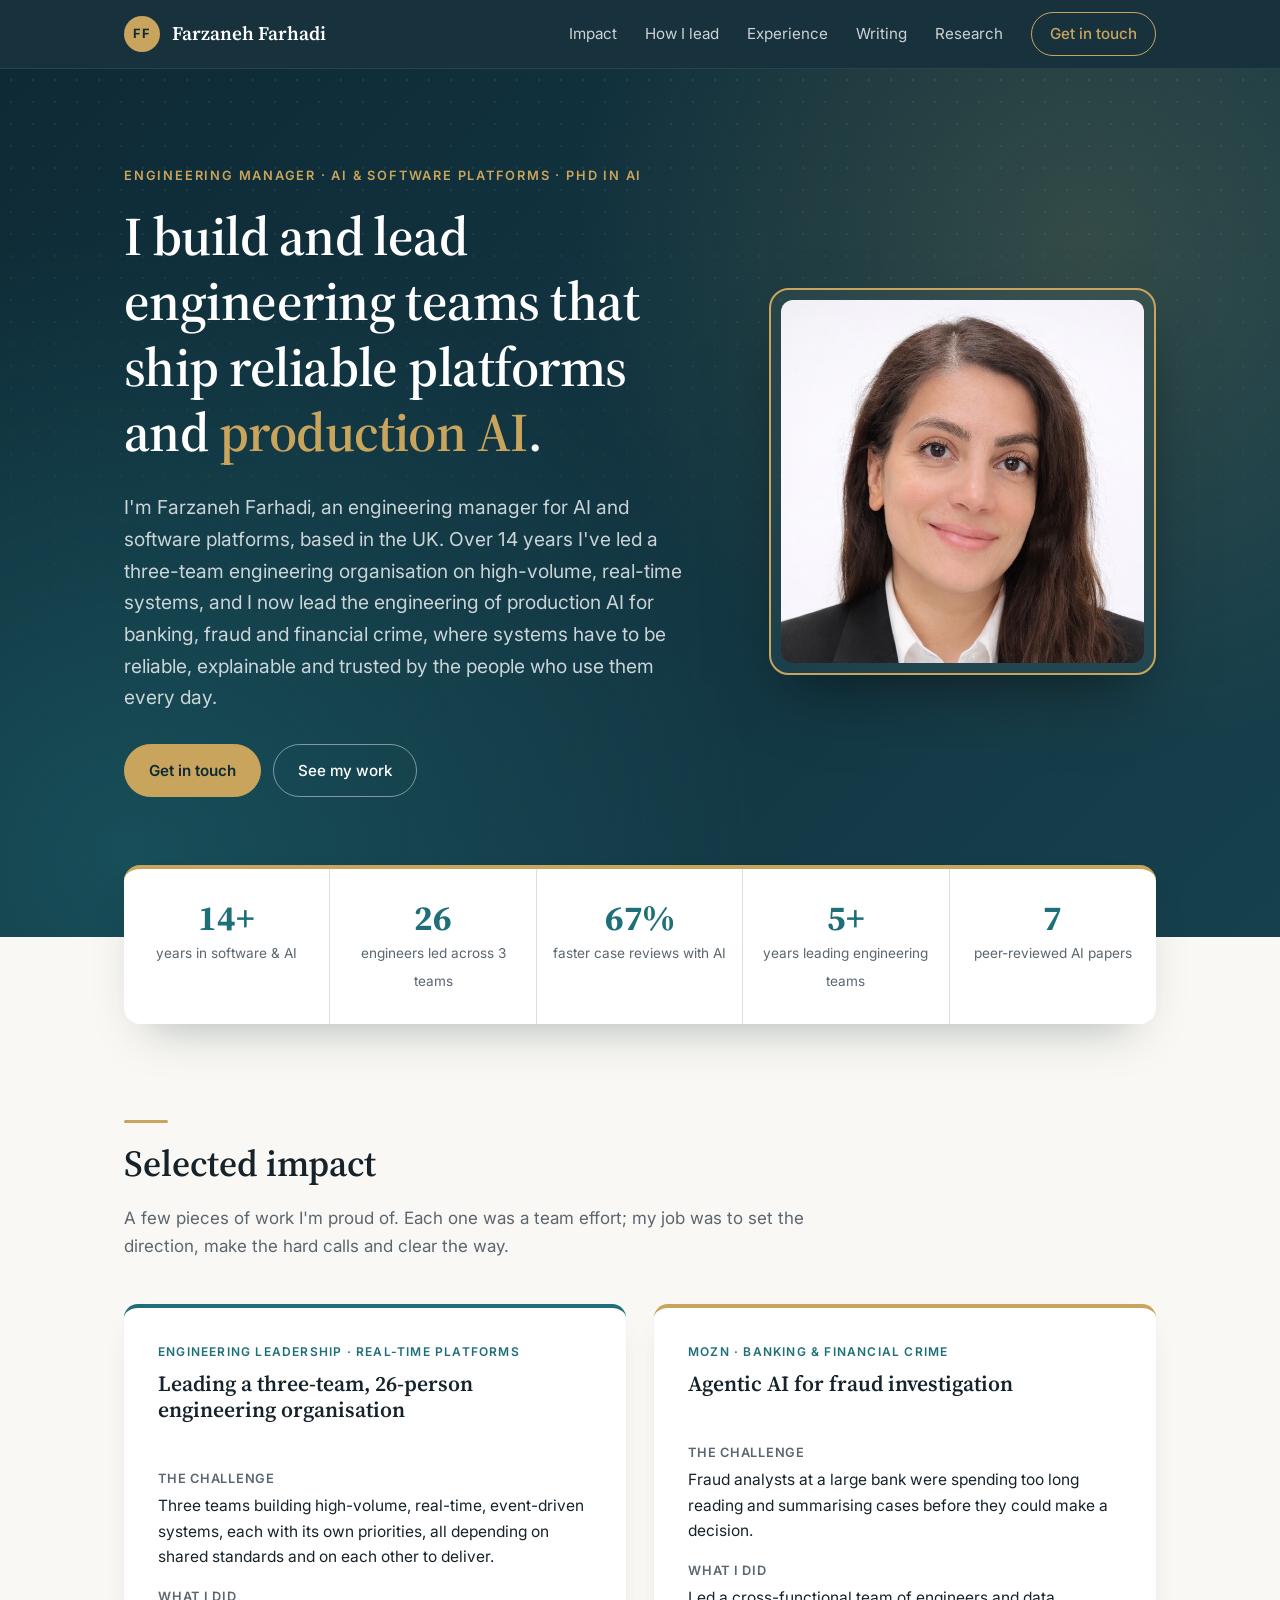
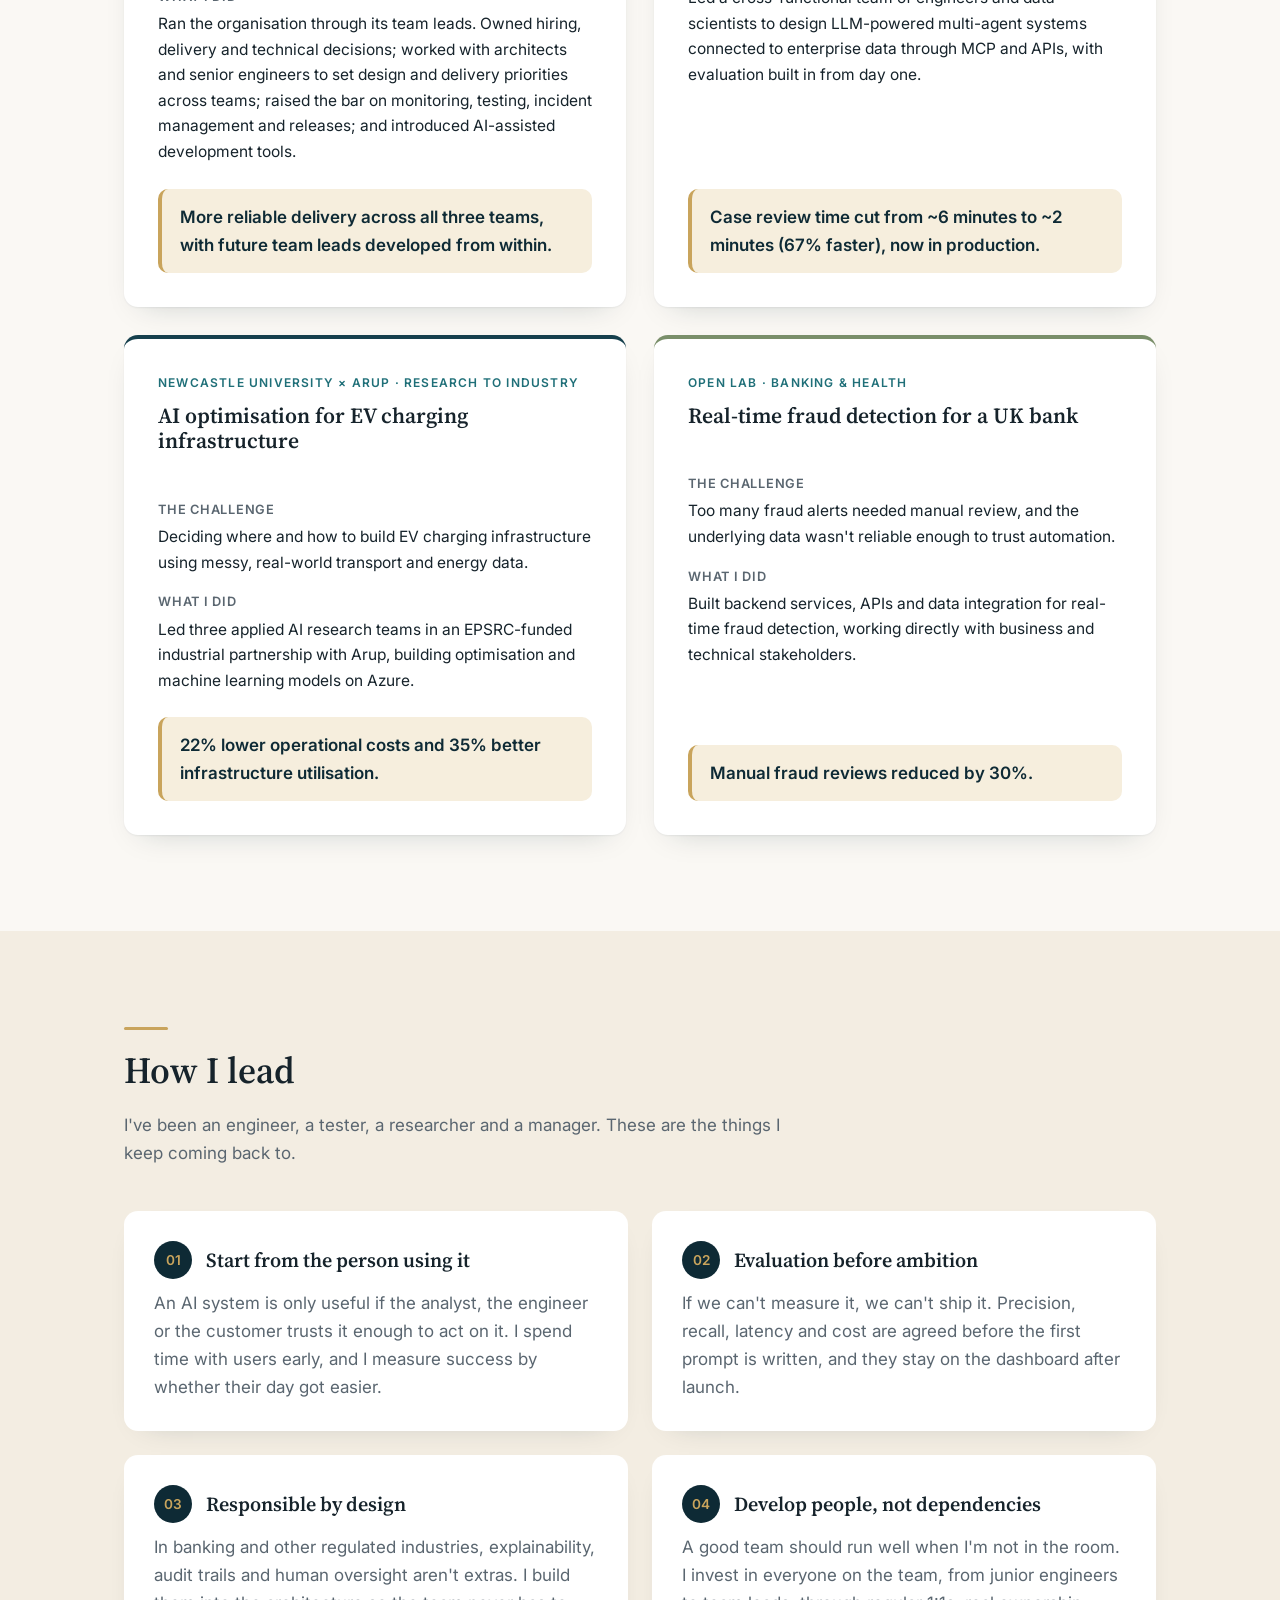
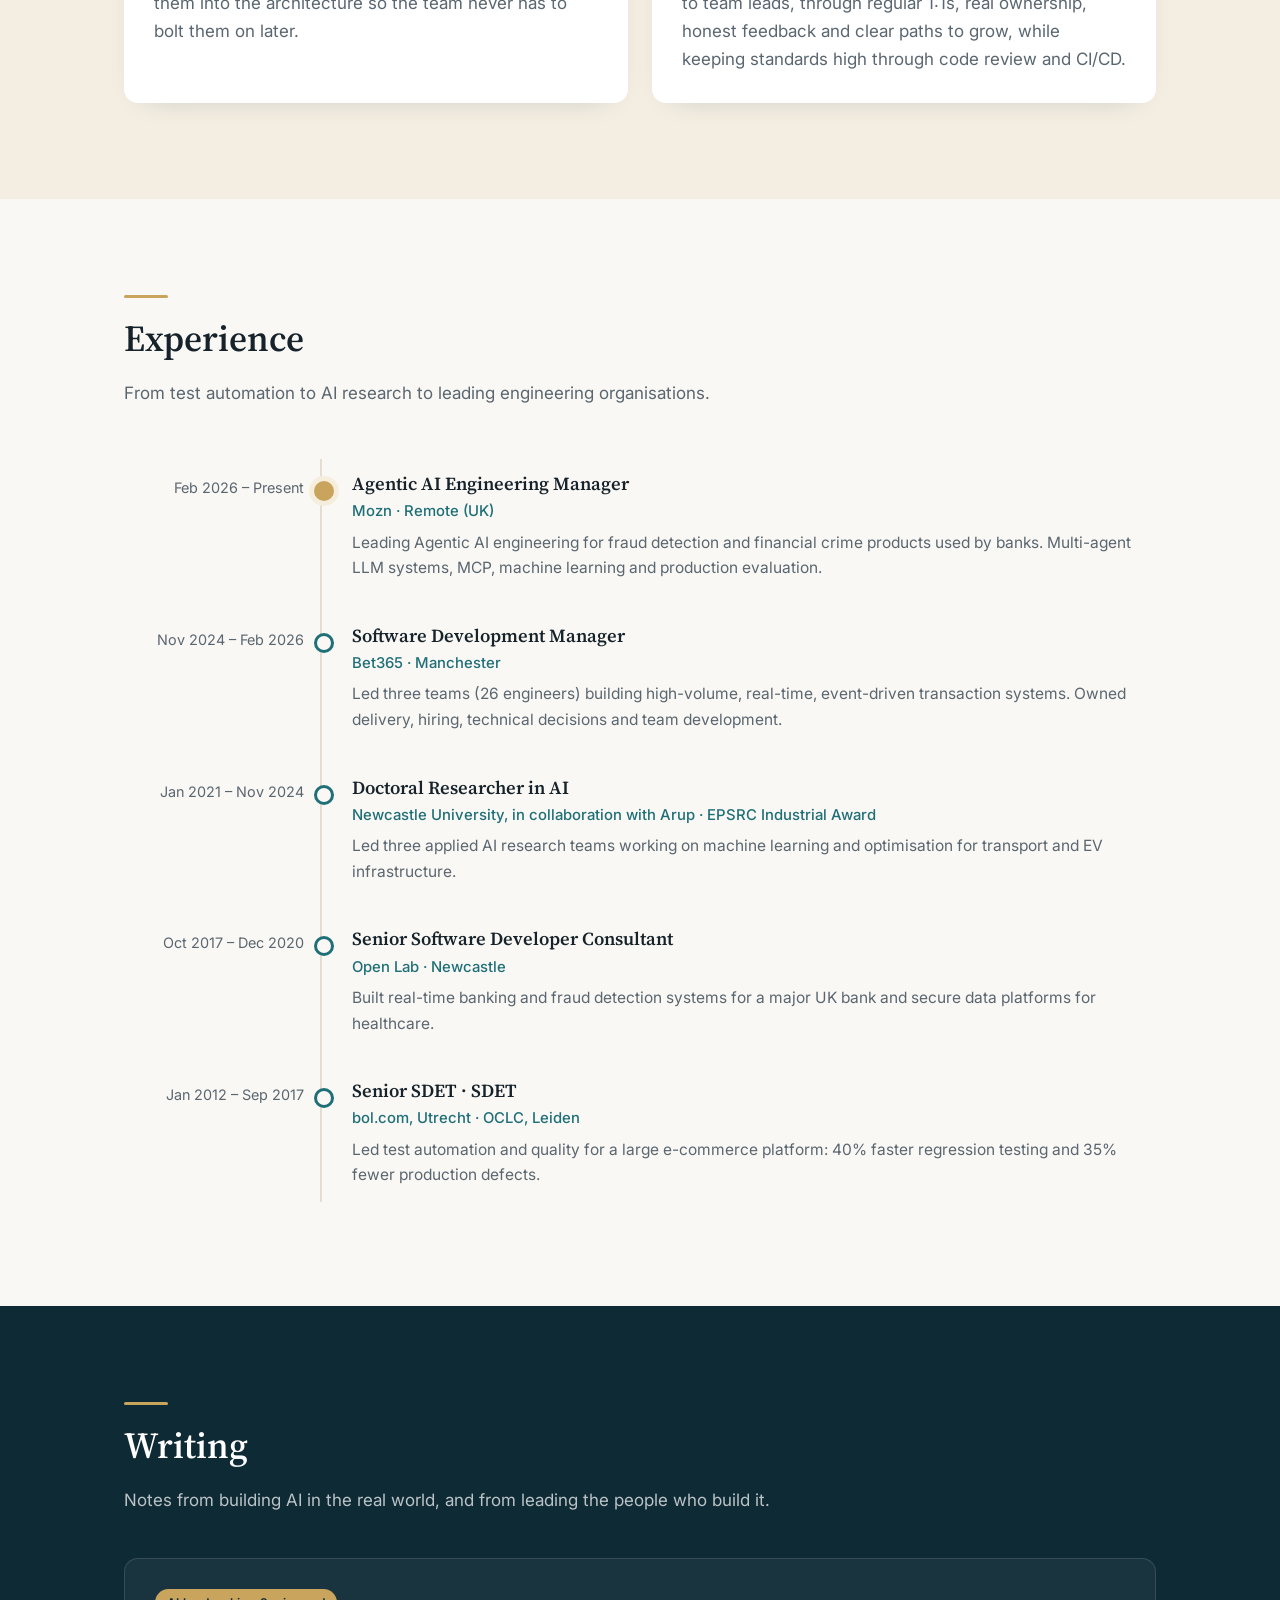
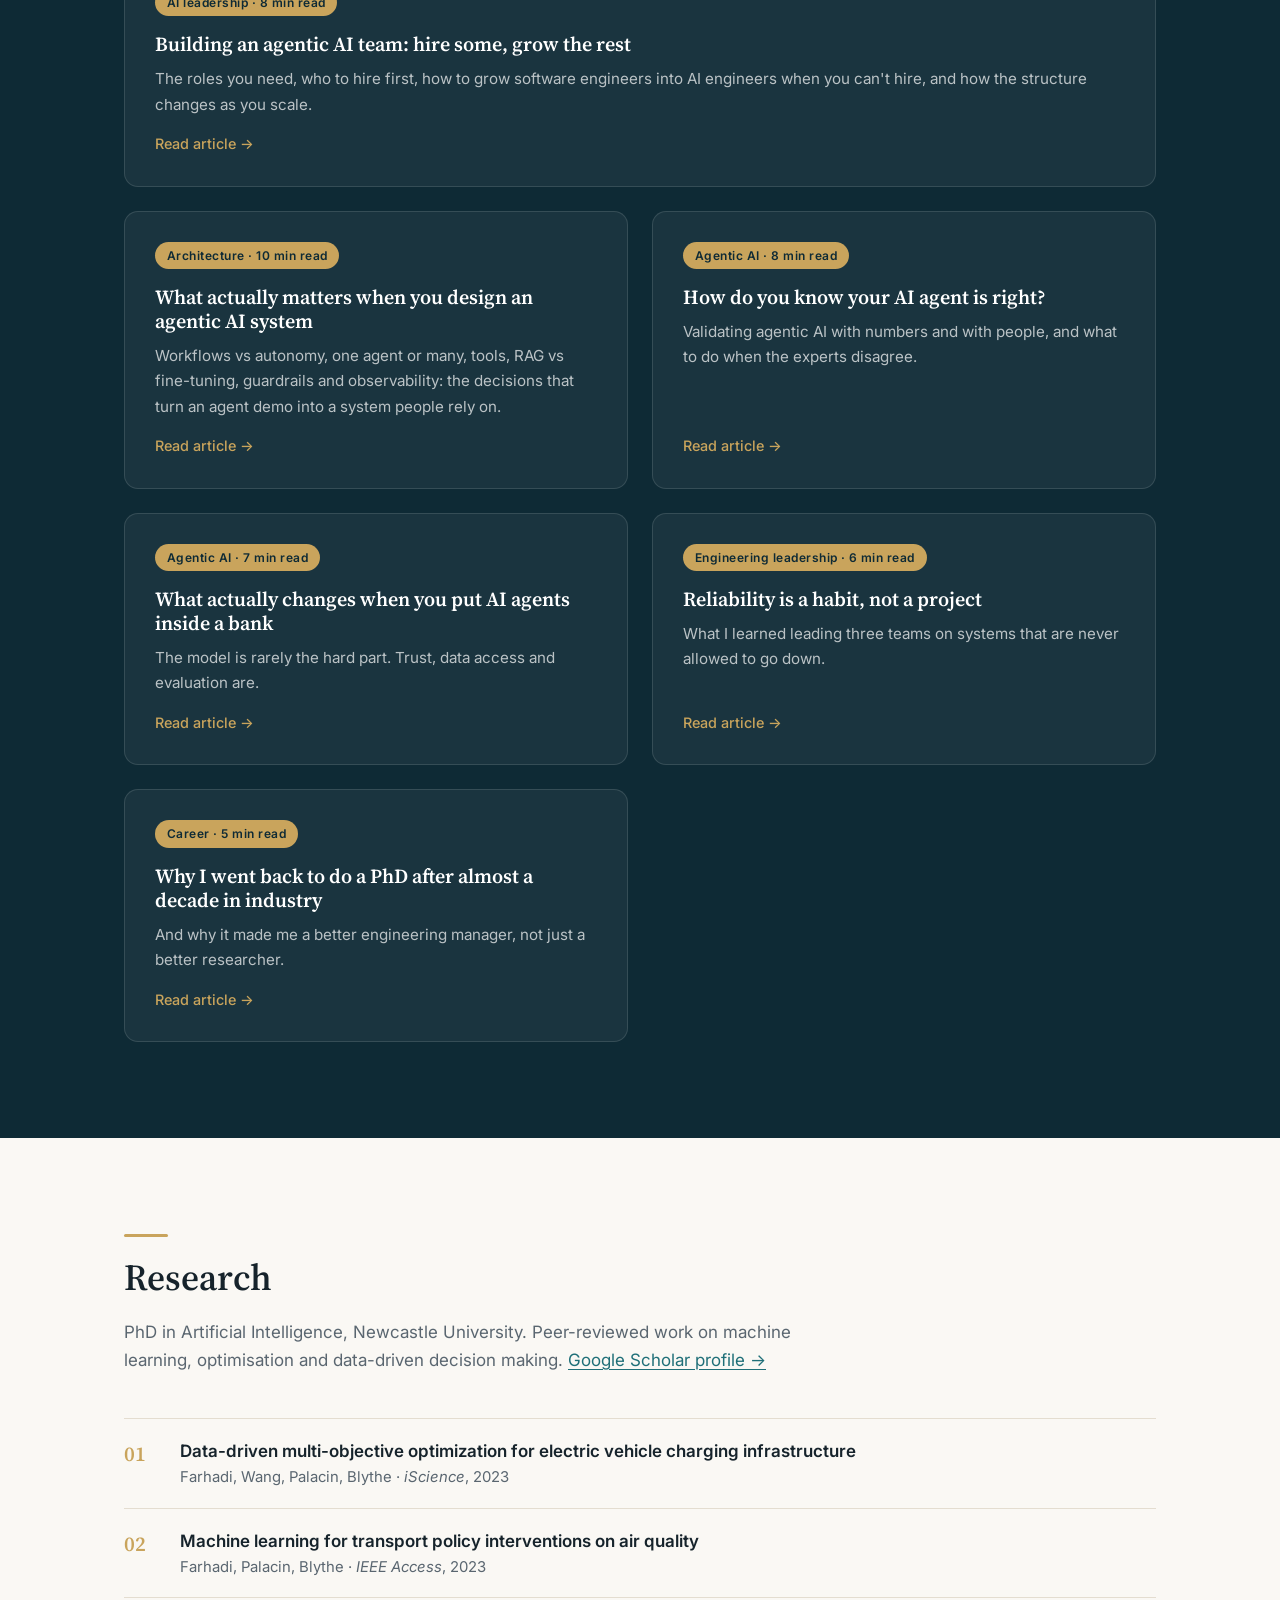
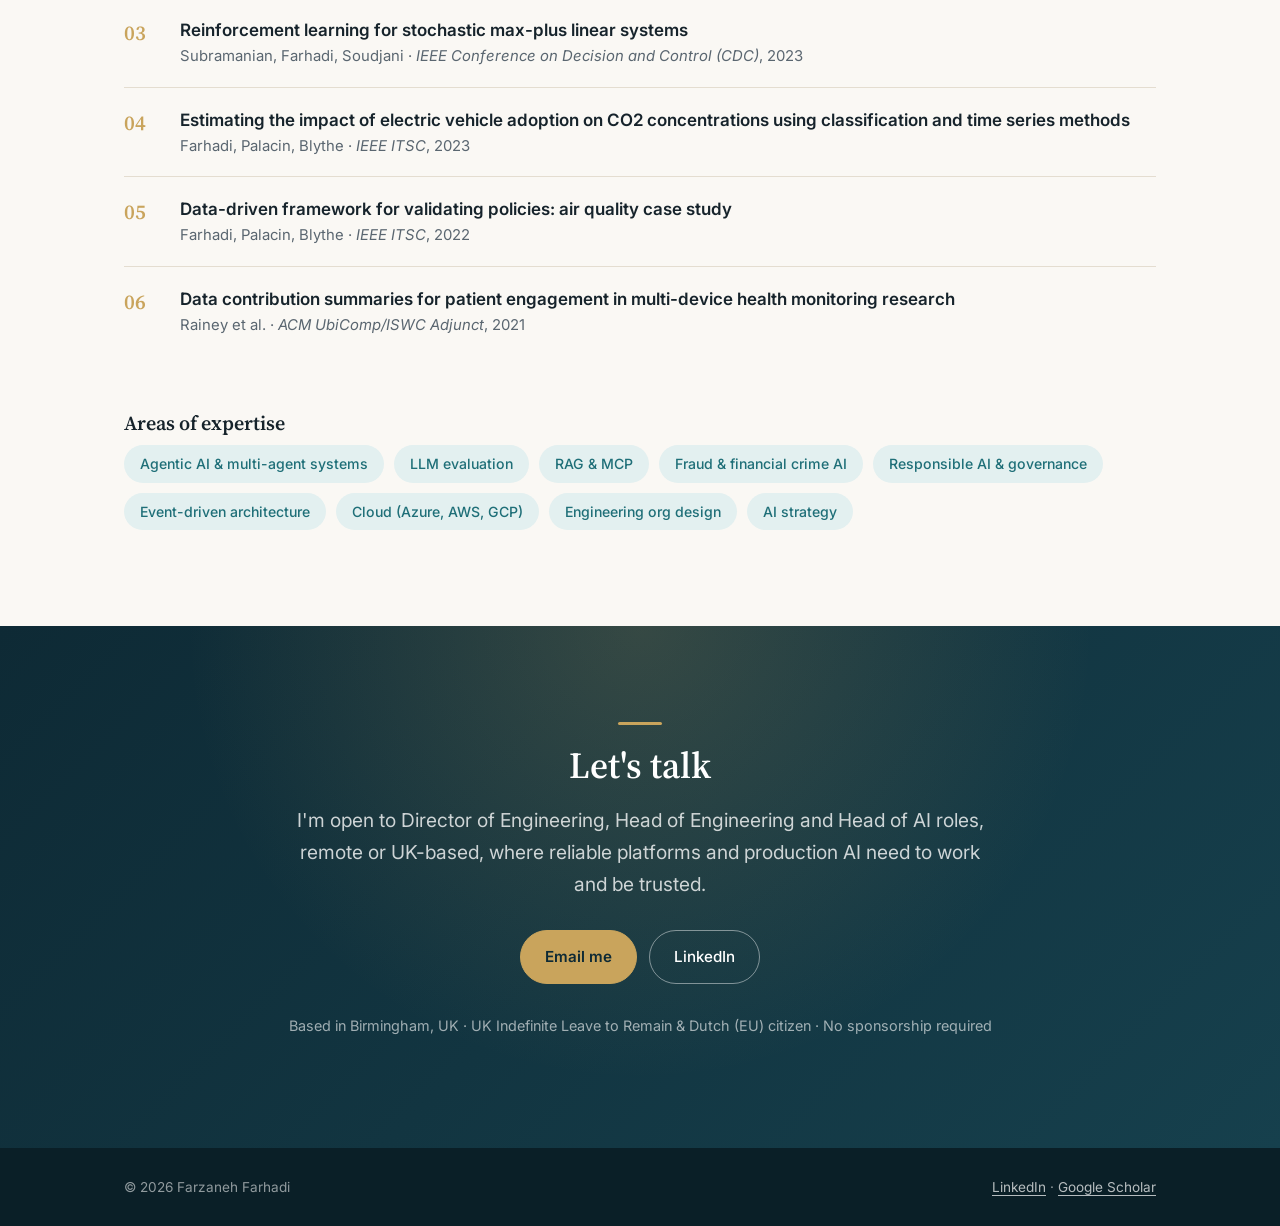
==== commit 920d0704: "Add files via upload updated a new blog post." ====
--- a/index.html
+++ b/index.html
@@ -3,8 +3,8 @@
 <head>
   <meta charset="UTF-8">
   <meta name="viewport" content="width=device-width, initial-scale=1.0">
-  <title>Farzaneh Farhadi, PhD · AI Engineering Manager &amp; Leader · Agentic AI, LLMs · UK</title>
-  <meta name="description" content="Farzaneh Farhadi, PhD is an AI engineering manager and leader in the UK with 14+ years in software and AI, leading agentic AI and LLM teams in banking, fraud and financial crime. Open to Head of AI and Director of AI Engineering roles.">
+  <title>Farzaneh Farhadi, PhD · Engineering Manager, AI &amp; Software Platforms · UK</title>
+  <meta name="description" content="Farzaneh Farhadi, PhD is an engineering manager for AI and software platforms in the UK, with 14+ years in software and AI, leading multi-team engineering organisations, real-time platforms and production AI. Open to Director of Engineering, Head of Engineering and Head of AI roles.">
   <meta name="author" content="Farzaneh Farhadi">
   <meta name="robots" content="index, follow, max-image-preview:large">
   <meta name="theme-color" content="#0e2a35">
@@ -16,17 +16,19 @@
   <meta property="og:type" content="profile">
   <meta property="og:site_name" content="Farzaneh Farhadi">
   <meta property="og:url" content="https://farzanehfar.github.io/">
-  <meta property="og:title" content="Farzaneh Farhadi, PhD · AI Engineering Leader">
-  <meta property="og:description" content="I build and lead the teams that take agentic AI from research to production in regulated industries.">
-  <meta property="og:image" content="https://farzanehfar.github.io/assets/headshot.jpg">
-  <meta property="og:image:alt" content="Farzaneh Farhadi, AI Engineering Leader">
+  <meta property="og:title" content="Farzaneh Farhadi, PhD · Engineering Manager, AI &amp; Software Platforms">
+  <meta property="og:description" content="I build and lead engineering teams that ship reliable platforms and production AI.">
+  <meta property="og:image" content="https://farzanehfar.github.io/assets/og-image.jpg">
+  <meta property="og:image:width" content="1200">
+  <meta property="og:image:height" content="627">
+  <meta property="og:image:alt" content="Farzaneh Farhadi, Engineering Manager, AI &amp; Software Platforms">
   <meta property="og:locale" content="en_GB">
   <meta property="profile:first_name" content="Farzaneh">
   <meta property="profile:last_name" content="Farhadi">
-  <meta name="twitter:card" content="summary">
-  <meta name="twitter:title" content="Farzaneh Farhadi, PhD · AI Engineering Leader">
-  <meta name="twitter:description" content="I build and lead the teams that take agentic AI from research to production in regulated industries.">
-  <meta name="twitter:image" content="https://farzanehfar.github.io/assets/headshot.jpg">
+  <meta name="twitter:card" content="summary_large_image">
+  <meta name="twitter:title" content="Farzaneh Farhadi, PhD · Engineering Manager, AI &amp; Software Platforms">
+  <meta name="twitter:description" content="I build and lead engineering teams that ship reliable platforms and production AI.">
+  <meta name="twitter:image" content="https://farzanehfar.github.io/assets/og-image.jpg">
 
   <link rel="preconnect" href="https://fonts.googleapis.com">
   <link rel="preconnect" href="https://fonts.gstatic.com" crossorigin>
@@ -48,7 +50,7 @@
         "@type": "ProfilePage",
         "@id": "https://farzanehfar.github.io/#profile",
         "url": "https://farzanehfar.github.io/",
-        "name": "Farzaneh Farhadi, PhD · AI Engineering Leader",
+        "name": "Farzaneh Farhadi, PhD · Engineering Manager, AI & Software Platforms",
         "isPartOf": { "@id": "https://farzanehfar.github.io/#website" },
         "mainEntity": { "@id": "https://farzanehfar.github.io/#person" }
       },
@@ -62,7 +64,7 @@
         "url": "https://farzanehfar.github.io/",
         "image": "https://farzanehfar.github.io/assets/headshot.jpg",
         "jobTitle": "Agentic AI Engineering Manager",
-        "description": "AI engineering manager and leader with 14+ years in software and AI, leading agentic AI and LLM teams for banking, fraud detection and financial crime.",
+        "description": "Engineering manager for AI and software platforms with 14+ years in software and AI, leading multi-team engineering organisations, high-volume real-time platforms and production agentic AI.",
         "worksFor": { "@type": "Organization", "name": "Mozn" },
         "hasOccupation": [
           {
@@ -123,12 +125,13 @@
   <section class="hero">
     <div class="container">
       <div>
-        <p class="eyebrow">AI Engineering Leader · PhD in Artificial Intelligence</p>
-        <h1>I build and lead the teams that take <em>agentic AI</em> from research to production.</h1>
+        <p class="eyebrow">Engineering Manager · AI &amp; Software Platforms · PhD in AI</p>
+        <h1>I build and lead engineering teams that ship reliable platforms and <em>production AI</em>.</h1>
         <p class="lead">
-          I'm Farzaneh Farhadi, an AI engineering manager and leader based in the UK. For 14 years
-          I've worked across software engineering, applied AI research and engineering leadership, most recently in banking, fraud and financial crime, where AI has to be
-          accurate, explainable and trusted by the people who use it every day.
+          I'm Farzaneh Farhadi, an engineering manager for AI and software platforms, based in the UK. Over 14 years I've led a
+          three-team engineering organisation on high-volume, real-time systems, and I now lead the
+          engineering of production AI for banking, fraud and financial crime, where systems have to be
+          reliable, explainable and trusted by the people who use them every day.
         </p>
         <div class="hero-actions">
           <a class="btn btn-gold" href="#contact">Get in touch</a>
@@ -136,7 +139,7 @@
         </div>
       </div>
       <div class="hero-photo">
-        <img src="assets/headshot.jpg" alt="Farzaneh Farhadi, PhD, AI Engineering Manager and Leader" width="700" height="700" fetchpriority="high">
+        <img src="assets/headshot.jpg" alt="Farzaneh Farhadi, PhD, Engineering Manager, AI and Software Platforms" width="700" height="700" fetchpriority="high">
       </div>
     </div>
   </section>
@@ -164,6 +167,18 @@
       </p>
 
       <div class="cases">
+        <article class="case">
+          <div class="org">Engineering leadership · Real-time platforms</div>
+          <h3>Leading a three-team, 26-person engineering organisation</h3>
+          <dl>
+            <dt>The challenge</dt>
+            <dd>Three teams building high-volume, real-time, event-driven systems, each with its own priorities, all depending on shared standards and on each other to deliver.</dd>
+            <dt>What I did</dt>
+            <dd>Ran the organisation through its team leads. Owned hiring, delivery and technical decisions; worked with architects and senior engineers to set design and delivery priorities across teams; raised the bar on monitoring, testing, incident management and releases; and introduced AI-assisted development tools.</dd>
+          </dl>
+          <p class="result">More reliable delivery across all three teams, with future team leads developed from within.</p>
+        </article>
+
         <article class="case">
           <div class="org">Mozn · Banking &amp; Financial Crime</div>
           <h3>Agentic AI for fraud investigation</h3>
@@ -176,17 +191,6 @@
           <p class="result">Case review time cut from ~6 minutes to ~2 minutes (67% faster), now in production.</p>
         </article>
 
-        <article class="case">
-          <div class="org">Engineering leadership · Real-time platforms</div>
-          <h3>Leading a 26-person engineering organisation</h3>
-          <dl>
-            <dt>The challenge</dt>
-            <dd>Three teams building high-volume, real-time, event-driven systems, needing consistent engineering standards and strong leadership in every team.</dd>
-            <dt>What I did</dt>
-            <dd>Led 26 engineers, team leads and QA engineers. Owned hiring, delivery and technical decisions, coached engineers into leadership roles, and introduced AI-assisted development tools.</dd>
-          </dl>
-          <p class="result">Developed future team leads from within and made AI-assisted tools part of everyday engineering.</p>
-        </article>
 
         <article class="case">
           <div class="org">Newcastle University × Arup · Research to industry</div>
@@ -299,6 +303,12 @@
       <h2>Writing</h2>
       <p class="section-intro">Notes from building AI in the real world, and from leading the people who build it.</p>
       <div class="posts">
+        <a class="post-card" href="writing/building-an-agentic-ai-team.html">
+          <div class="meta">AI leadership · 8 min read</div>
+          <h3>Building an agentic AI team: hire some, grow the rest</h3>
+          <p>The roles you need, who to hire first, how to grow software engineers into AI engineers when you can't hire, and how the structure changes as you scale.</p>
+          <span class="more">Read article →</span>
+        </a>
         <a class="post-card" href="writing/agentic-ai-architecture.html">
           <div class="meta">Architecture · 10 min read</div>
           <h3>What actually matters when you design an agentic AI system</h3>
@@ -389,8 +399,8 @@
     <div class="container">
       <h2>Let's talk</h2>
       <p class="lead">
-        I'm open to Head of AI, Director of AI Engineering and senior AI engineering leadership roles,
-        remote or UK-based, where AI needs to work in production and be trusted.
+        I'm open to Director of Engineering, Head of Engineering and Head of AI roles, remote or UK-based,
+        where reliable platforms and production AI need to work and be trusted.
       </p>
       <div class="hero-actions">
         <a class="btn btn-gold" href="mailto:Farhadi.Farzane@gmail.com">Email me</a>
--- a/styles.css
+++ b/styles.css
@@ -293,3 +293,7 @@
 @media (max-width: 780px) { .article .diagram { margin: 2em 0; padding: 12px; } }
 .post-card:first-child { grid-column: span 2; }
 @media (max-width: 860px) { .post-card:first-child { grid-column: auto; } }
+.article table.roles { width: 100%; border-collapse: collapse; margin: 1.5em 0; font-size: .98rem; background: var(--surface); border-radius: 12px; overflow: hidden; box-shadow: 0 10px 30px -22px rgba(14, 42, 53, .3); }
+.article table.roles th { text-align: left; background: var(--navy); color: var(--gold); font-weight: 600; font-size: .85rem; letter-spacing: .04em; text-transform: uppercase; padding: 12px 16px; }
+.article table.roles td { padding: 12px 16px; border-top: 1px solid var(--line); vertical-align: top; line-height: 1.5; }
+.article table.roles td:first-child { width: 34%; color: var(--navy); }
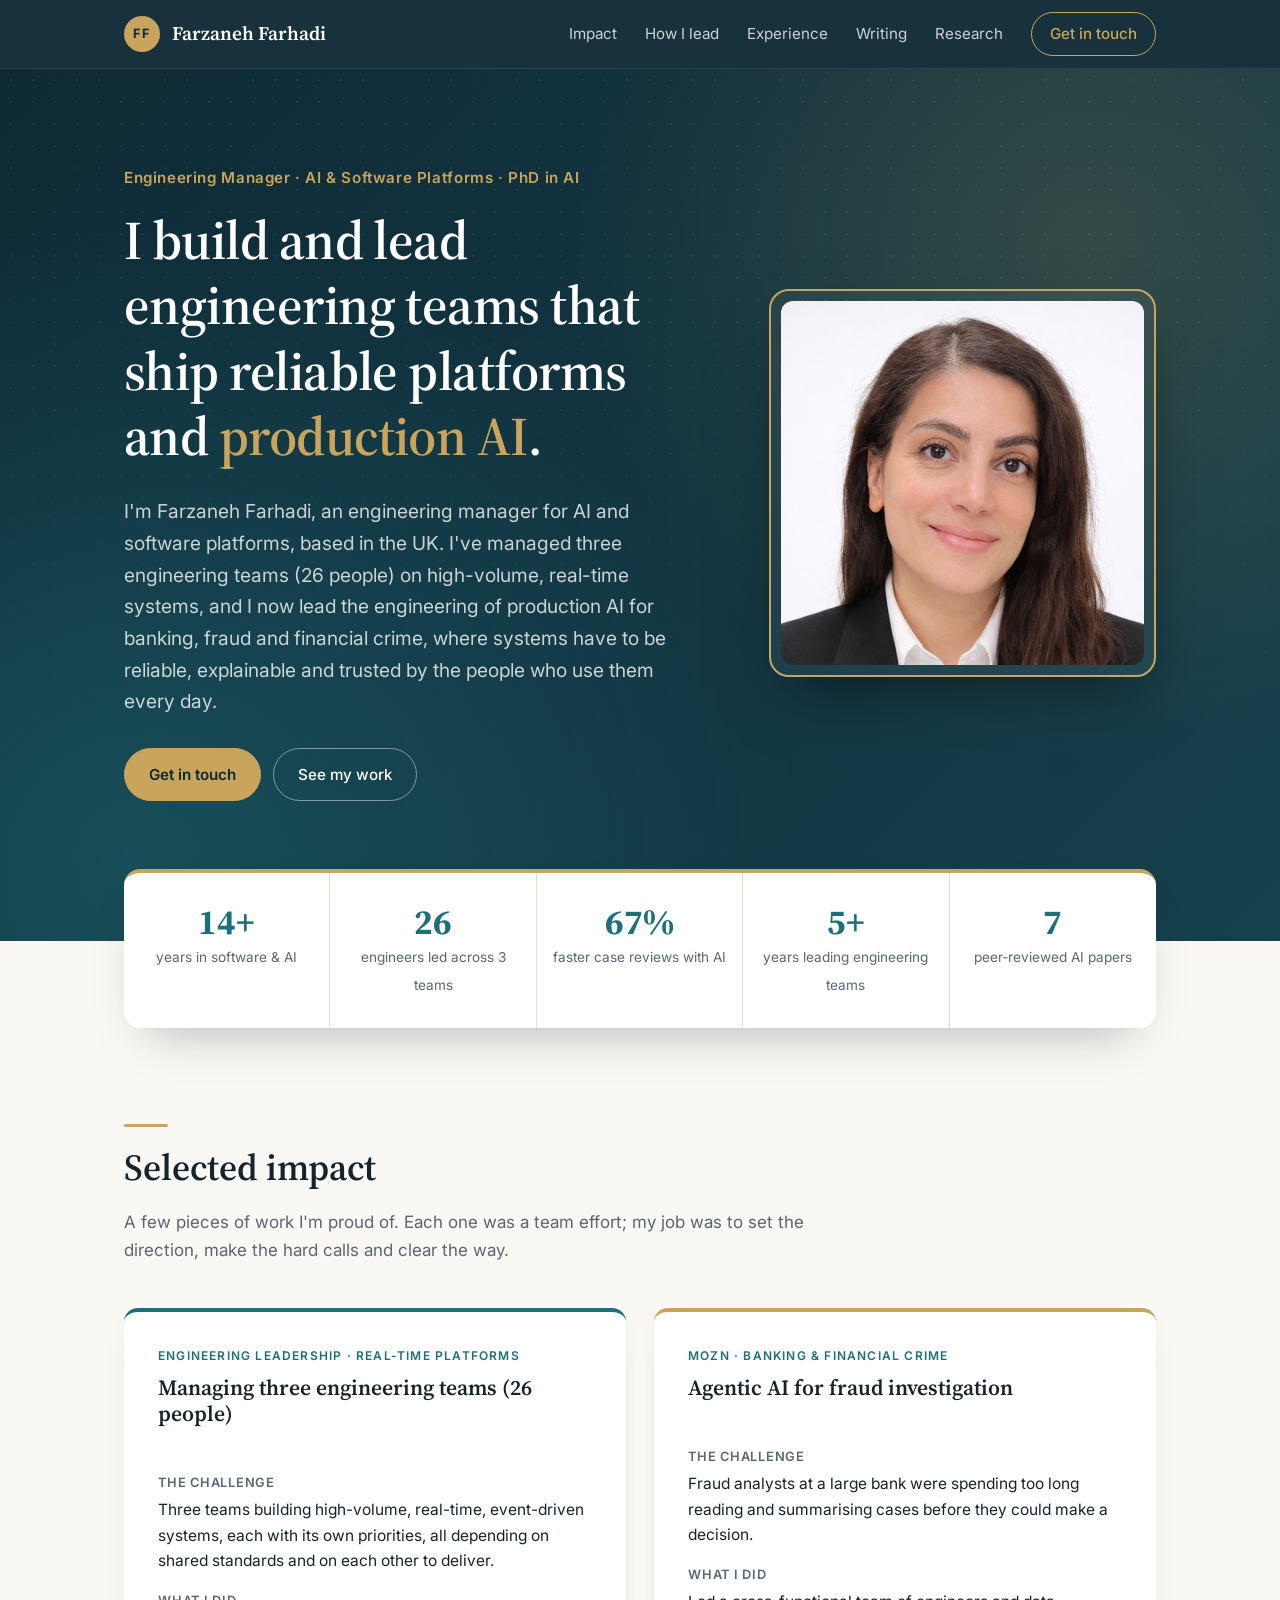
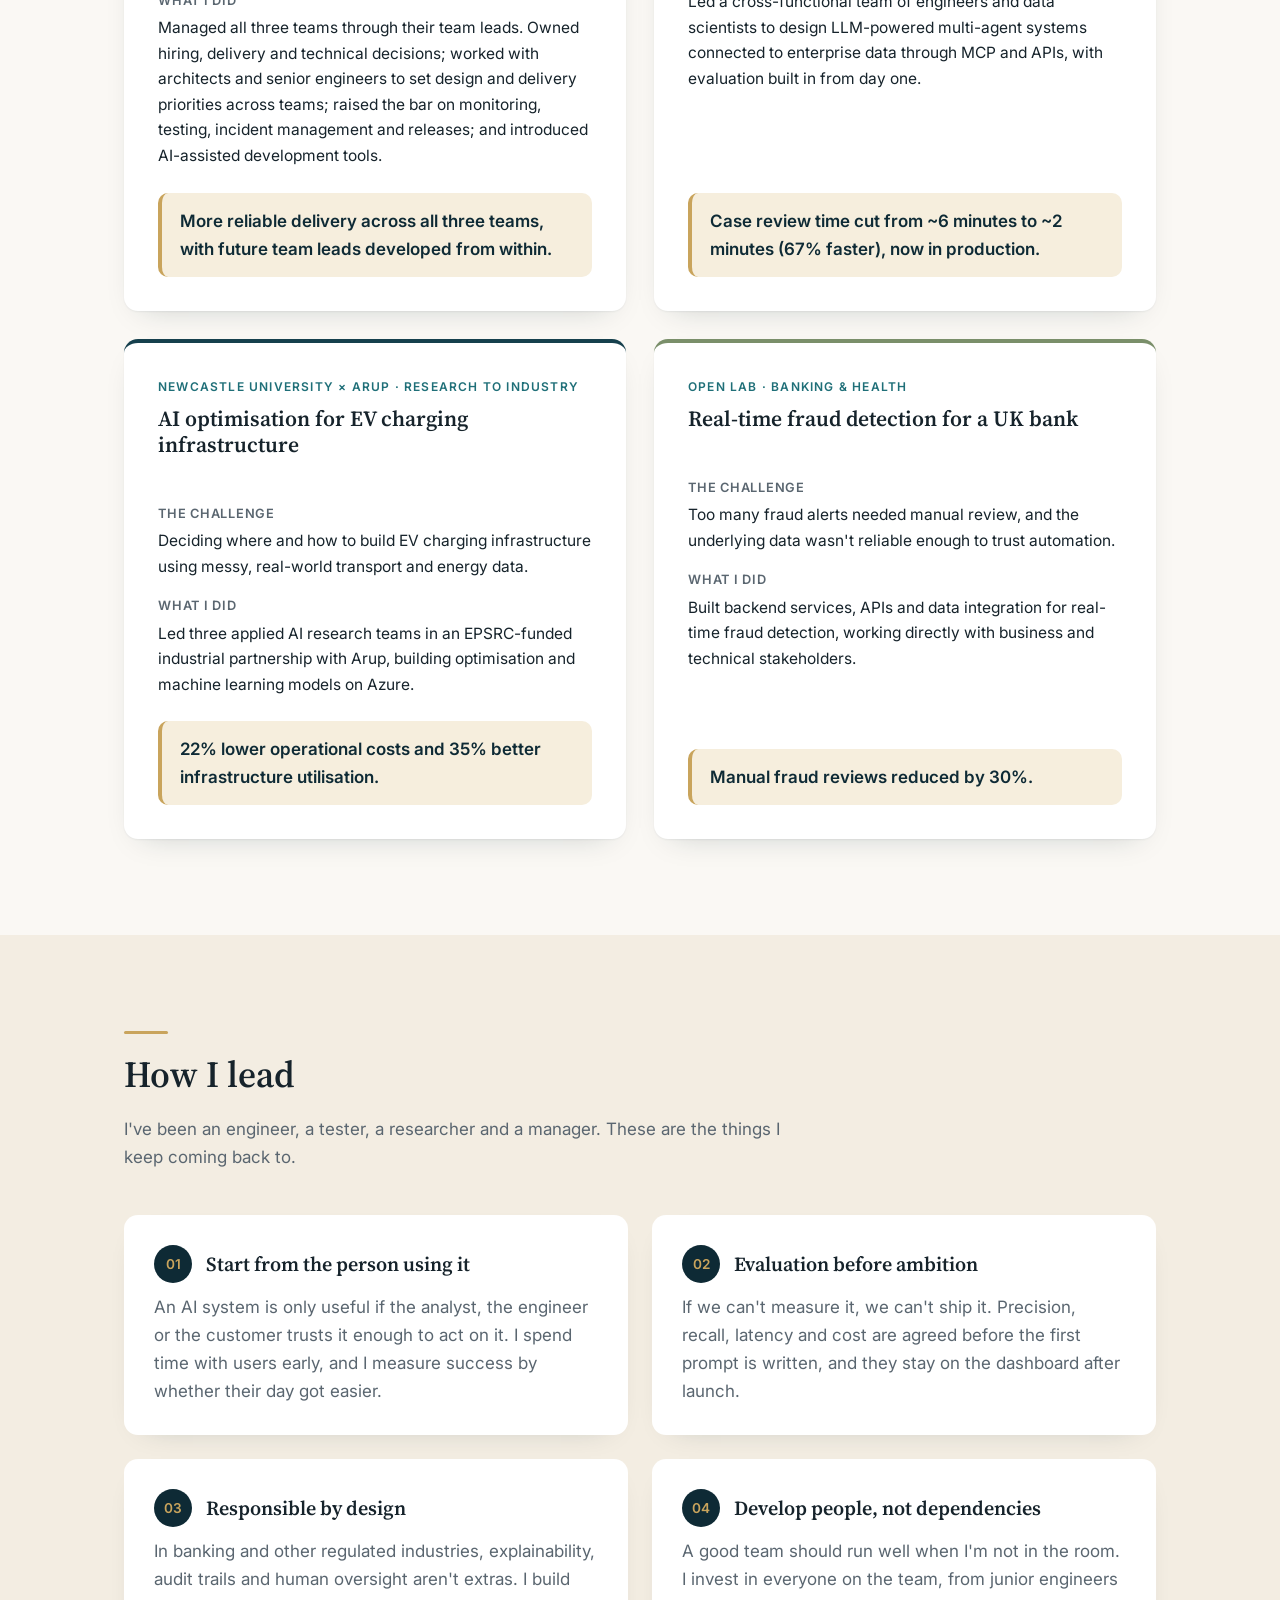
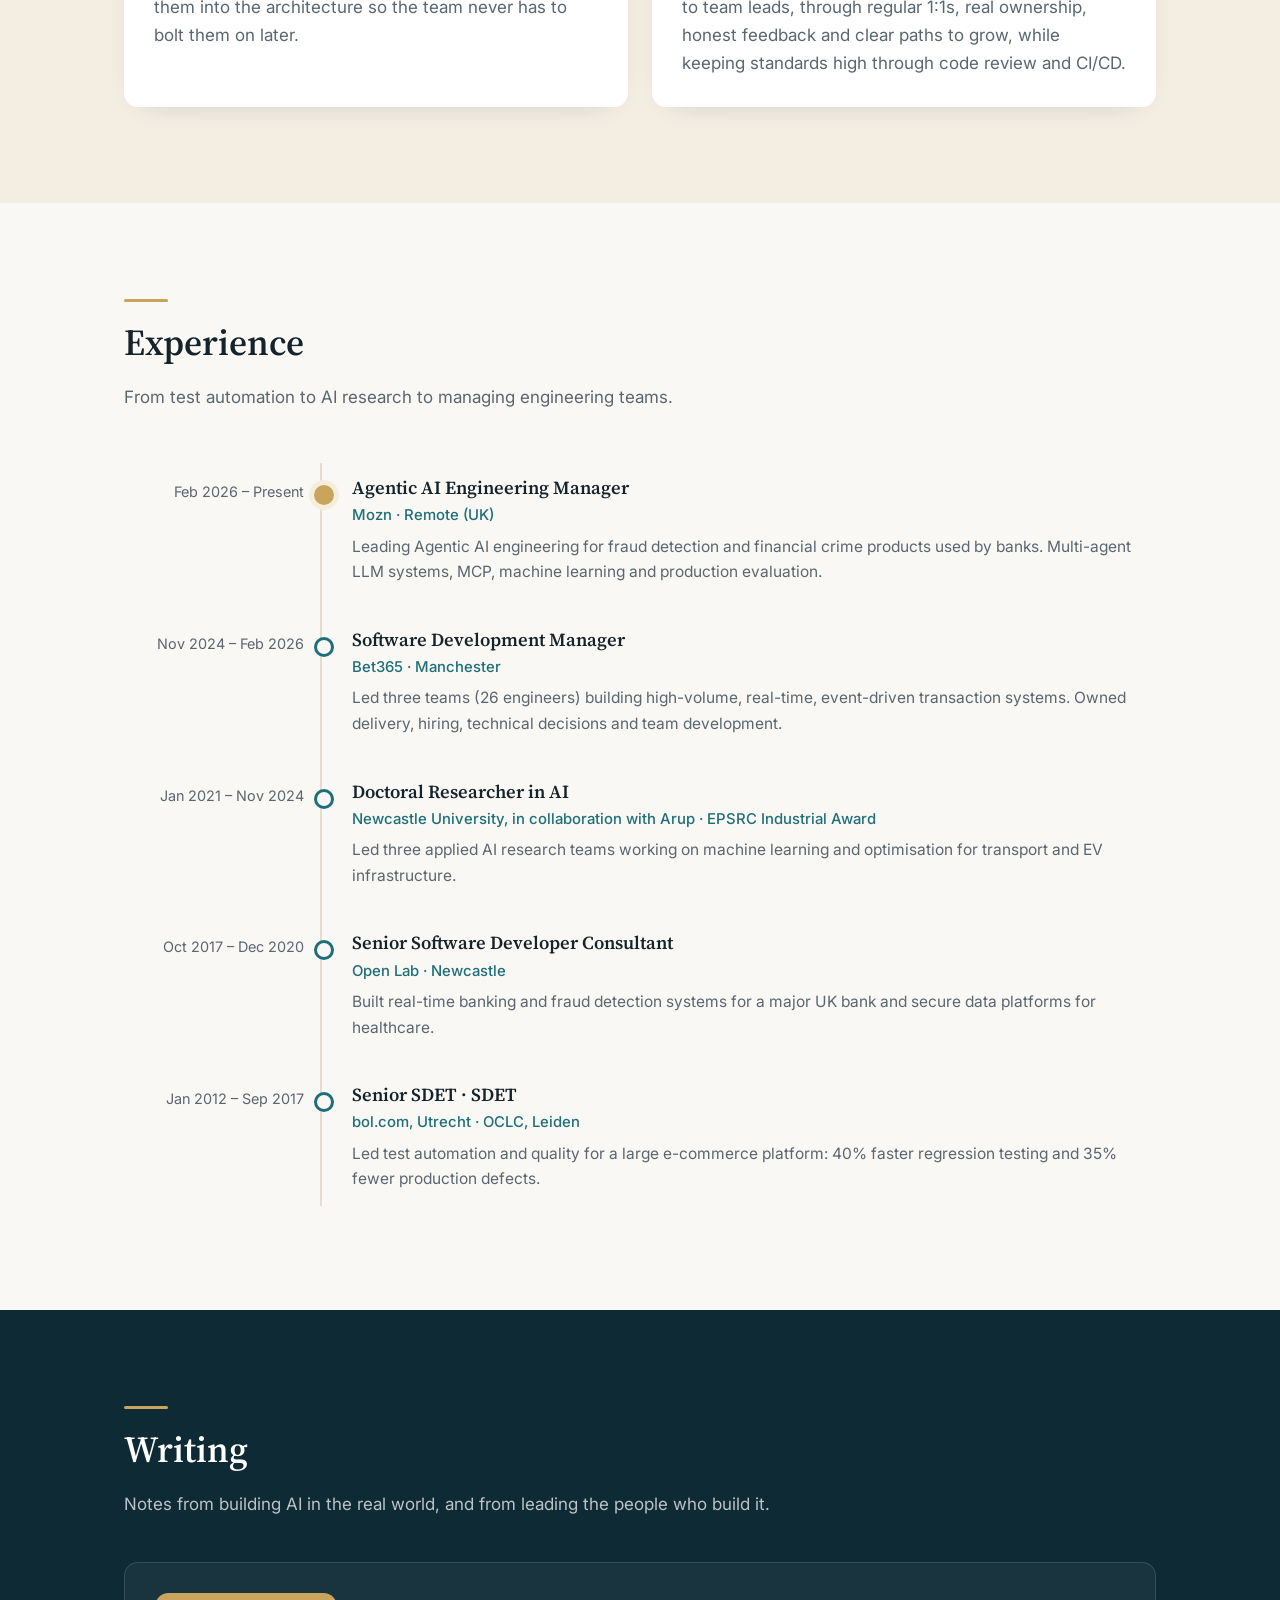
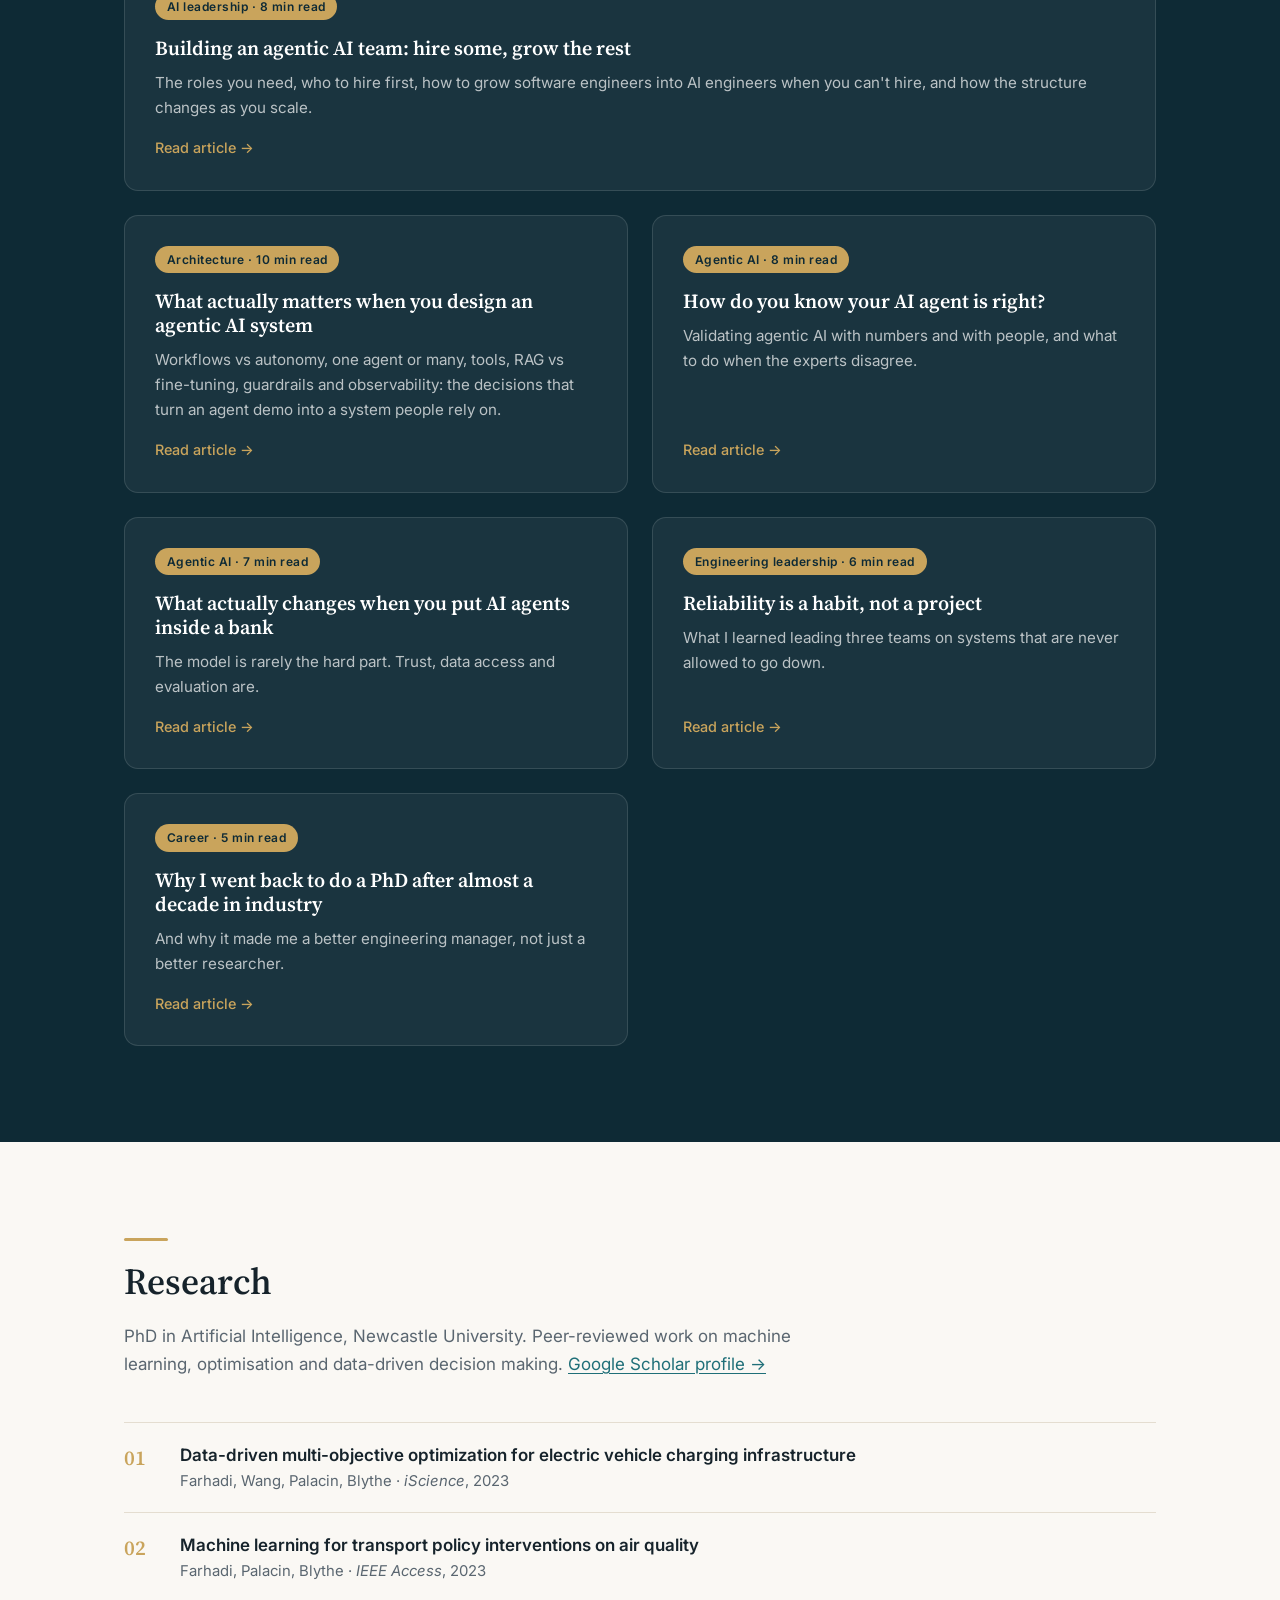
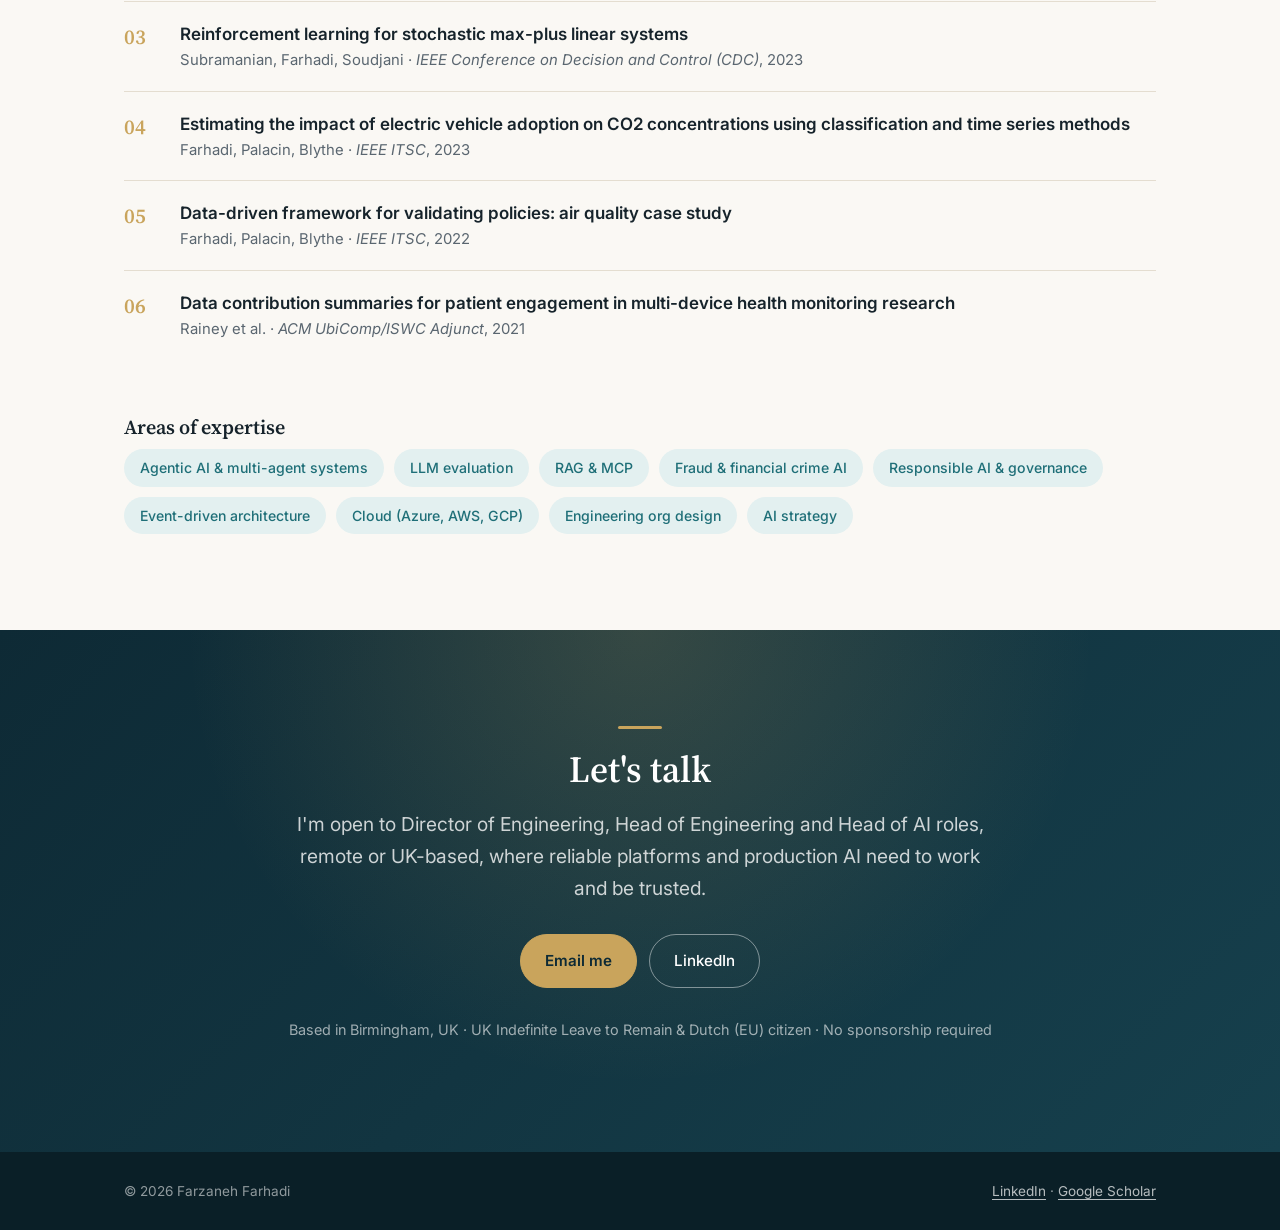
==== commit 62e28f3e: "Add files via upload updated the post." ====
--- a/index.html
+++ b/index.html
@@ -4,7 +4,7 @@
   <meta charset="UTF-8">
   <meta name="viewport" content="width=device-width, initial-scale=1.0">
   <title>Farzaneh Farhadi, PhD · Engineering Manager, AI &amp; Software Platforms · UK</title>
-  <meta name="description" content="Farzaneh Farhadi, PhD is an engineering manager for AI and software platforms in the UK, with 14+ years in software and AI, leading multi-team engineering organisations, real-time platforms and production AI. Open to Director of Engineering, Head of Engineering and Head of AI roles.">
+  <meta name="description" content="Farzaneh Farhadi, PhD is an engineering manager for AI and software platforms in the UK, with 14+ years in software and AI, managing engineering teams on real-time platforms and production AI. Open to Director of Engineering, Head of Engineering and Head of AI roles.">
   <meta name="author" content="Farzaneh Farhadi">
   <meta name="robots" content="index, follow, max-image-preview:large">
   <meta name="theme-color" content="#0e2a35">
@@ -64,7 +64,7 @@
         "url": "https://farzanehfar.github.io/",
         "image": "https://farzanehfar.github.io/assets/headshot.jpg",
         "jobTitle": "Agentic AI Engineering Manager",
-        "description": "Engineering manager for AI and software platforms with 14+ years in software and AI, leading multi-team engineering organisations, high-volume real-time platforms and production agentic AI.",
+        "description": "Engineering manager for AI and software platforms with 14+ years in software and AI, managing engineering teams on high-volume real-time platforms and production agentic AI.",
         "worksFor": { "@type": "Organization", "name": "Mozn" },
         "hasOccupation": [
           {
@@ -128,8 +128,8 @@
         <p class="eyebrow">Engineering Manager · AI &amp; Software Platforms · PhD in AI</p>
         <h1>I build and lead engineering teams that ship reliable platforms and <em>production AI</em>.</h1>
         <p class="lead">
-          I'm Farzaneh Farhadi, an engineering manager for AI and software platforms, based in the UK. Over 14 years I've led a
-          three-team engineering organisation on high-volume, real-time systems, and I now lead the
+          I'm Farzaneh Farhadi, an engineering manager for AI and software platforms, based in the UK. I've managed three
+          engineering teams (26 people) on high-volume, real-time systems, and I now lead the
           engineering of production AI for banking, fraud and financial crime, where systems have to be
           reliable, explainable and trusted by the people who use them every day.
         </p>
@@ -169,12 +169,12 @@
       <div class="cases">
         <article class="case">
           <div class="org">Engineering leadership · Real-time platforms</div>
-          <h3>Leading a three-team, 26-person engineering organisation</h3>
+          <h3>Managing three engineering teams (26 people)</h3>
           <dl>
             <dt>The challenge</dt>
             <dd>Three teams building high-volume, real-time, event-driven systems, each with its own priorities, all depending on shared standards and on each other to deliver.</dd>
             <dt>What I did</dt>
-            <dd>Ran the organisation through its team leads. Owned hiring, delivery and technical decisions; worked with architects and senior engineers to set design and delivery priorities across teams; raised the bar on monitoring, testing, incident management and releases; and introduced AI-assisted development tools.</dd>
+            <dd>Managed all three teams through their team leads. Owned hiring, delivery and technical decisions; worked with architects and senior engineers to set design and delivery priorities across teams; raised the bar on monitoring, testing, incident management and releases; and introduced AI-assisted development tools.</dd>
           </dl>
           <p class="result">More reliable delivery across all three teams, with future team leads developed from within.</p>
         </article>
@@ -251,7 +251,7 @@
   <section id="experience">
     <div class="container">
       <h2>Experience</h2>
-      <p class="section-intro">From test automation to AI research to leading engineering organisations.</p>
+      <p class="section-intro">From test automation to AI research to managing engineering teams.</p>
       <ul class="timeline">
         <li>
           <div class="when">Feb 2026 – Present</div>
--- a/styles.css
+++ b/styles.css
@@ -105,7 +105,7 @@
   mask-image: linear-gradient(to bottom, #000, transparent 85%);
 }
 .hero .container { position: relative; z-index: 1; display: grid; grid-template-columns: 1.5fr 1fr; gap: 64px; align-items: center; }
-.eyebrow { text-transform: uppercase; letter-spacing: .14em; font-size: .8rem; font-weight: 600; color: var(--gold); margin-bottom: 18px; }
+.eyebrow { letter-spacing: .04em; font-size: .95rem; font-weight: 600; color: var(--gold); margin-bottom: 18px; }
 .hero h1 { color: #fff; }
 .hero h1 em { font-style: normal; color: var(--gold); }
 .lead { font-size: 1.2rem; color: var(--muted); max-width: 36em; }
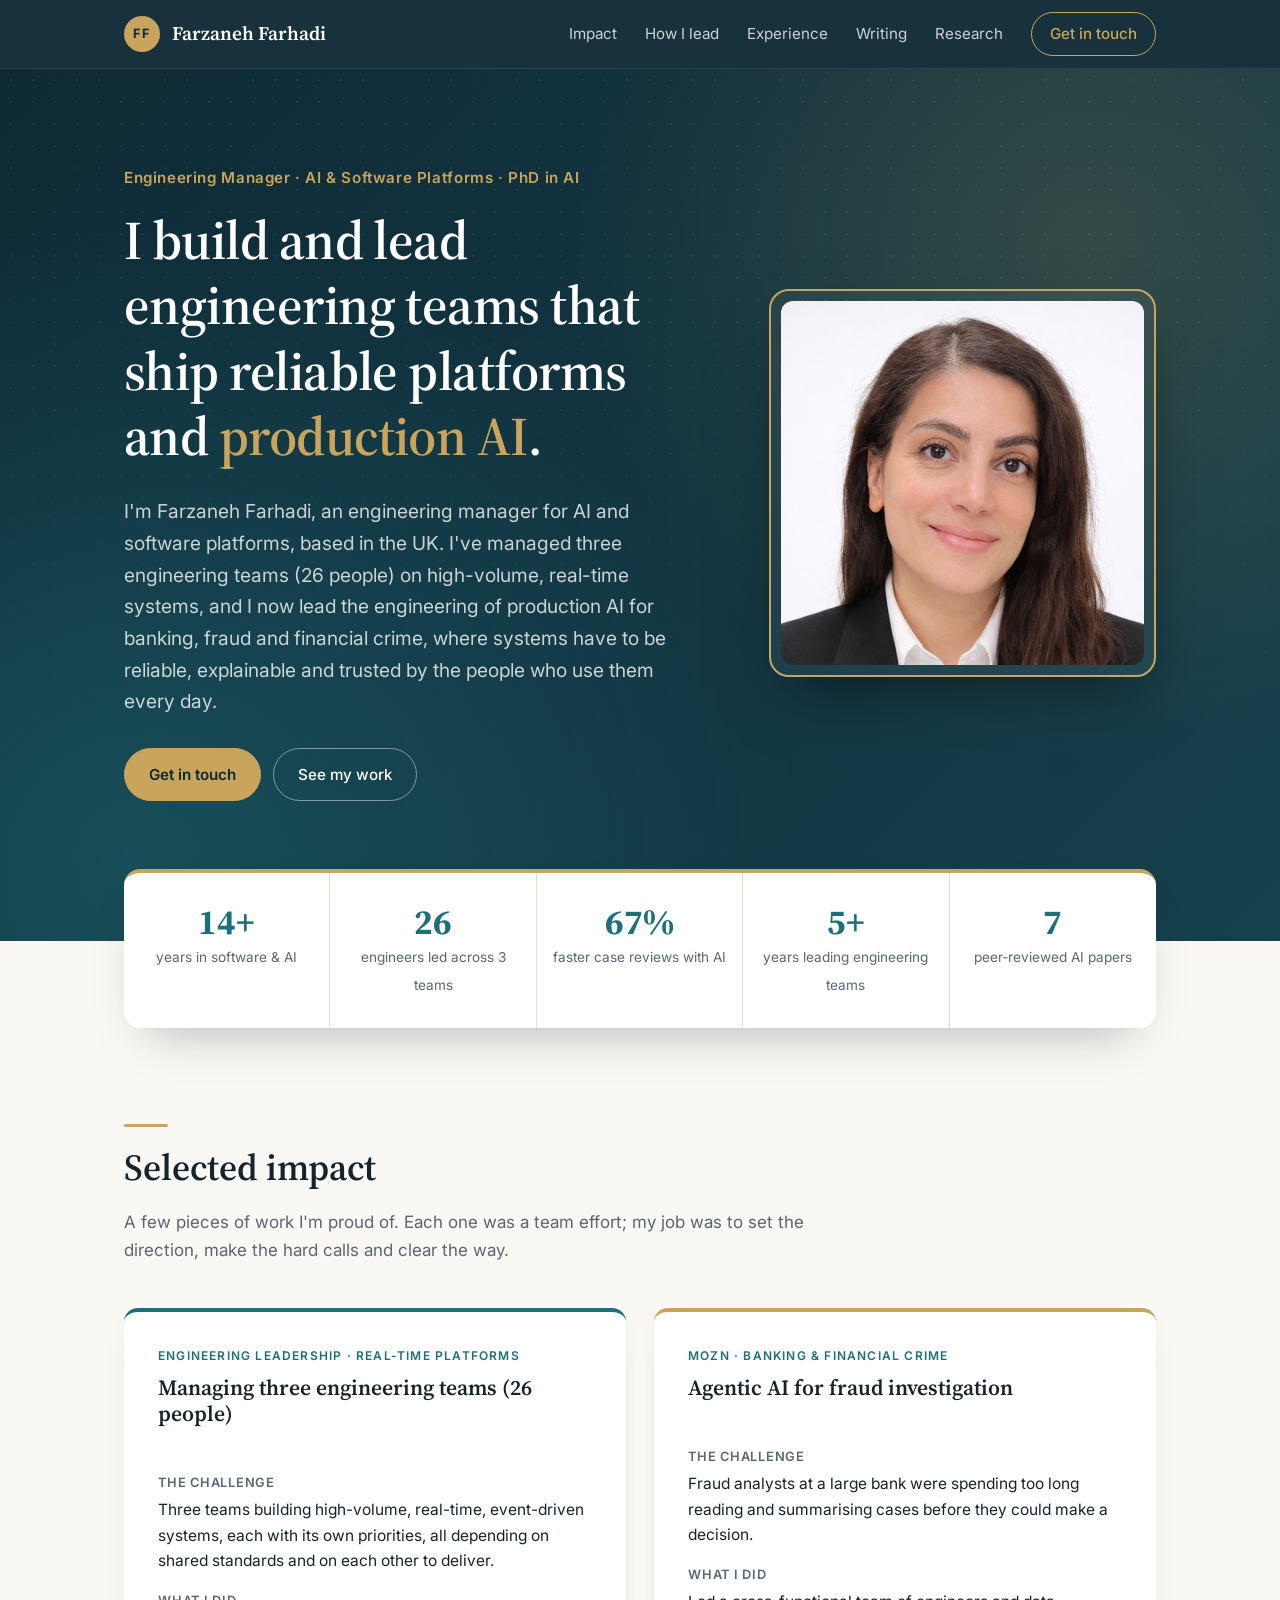
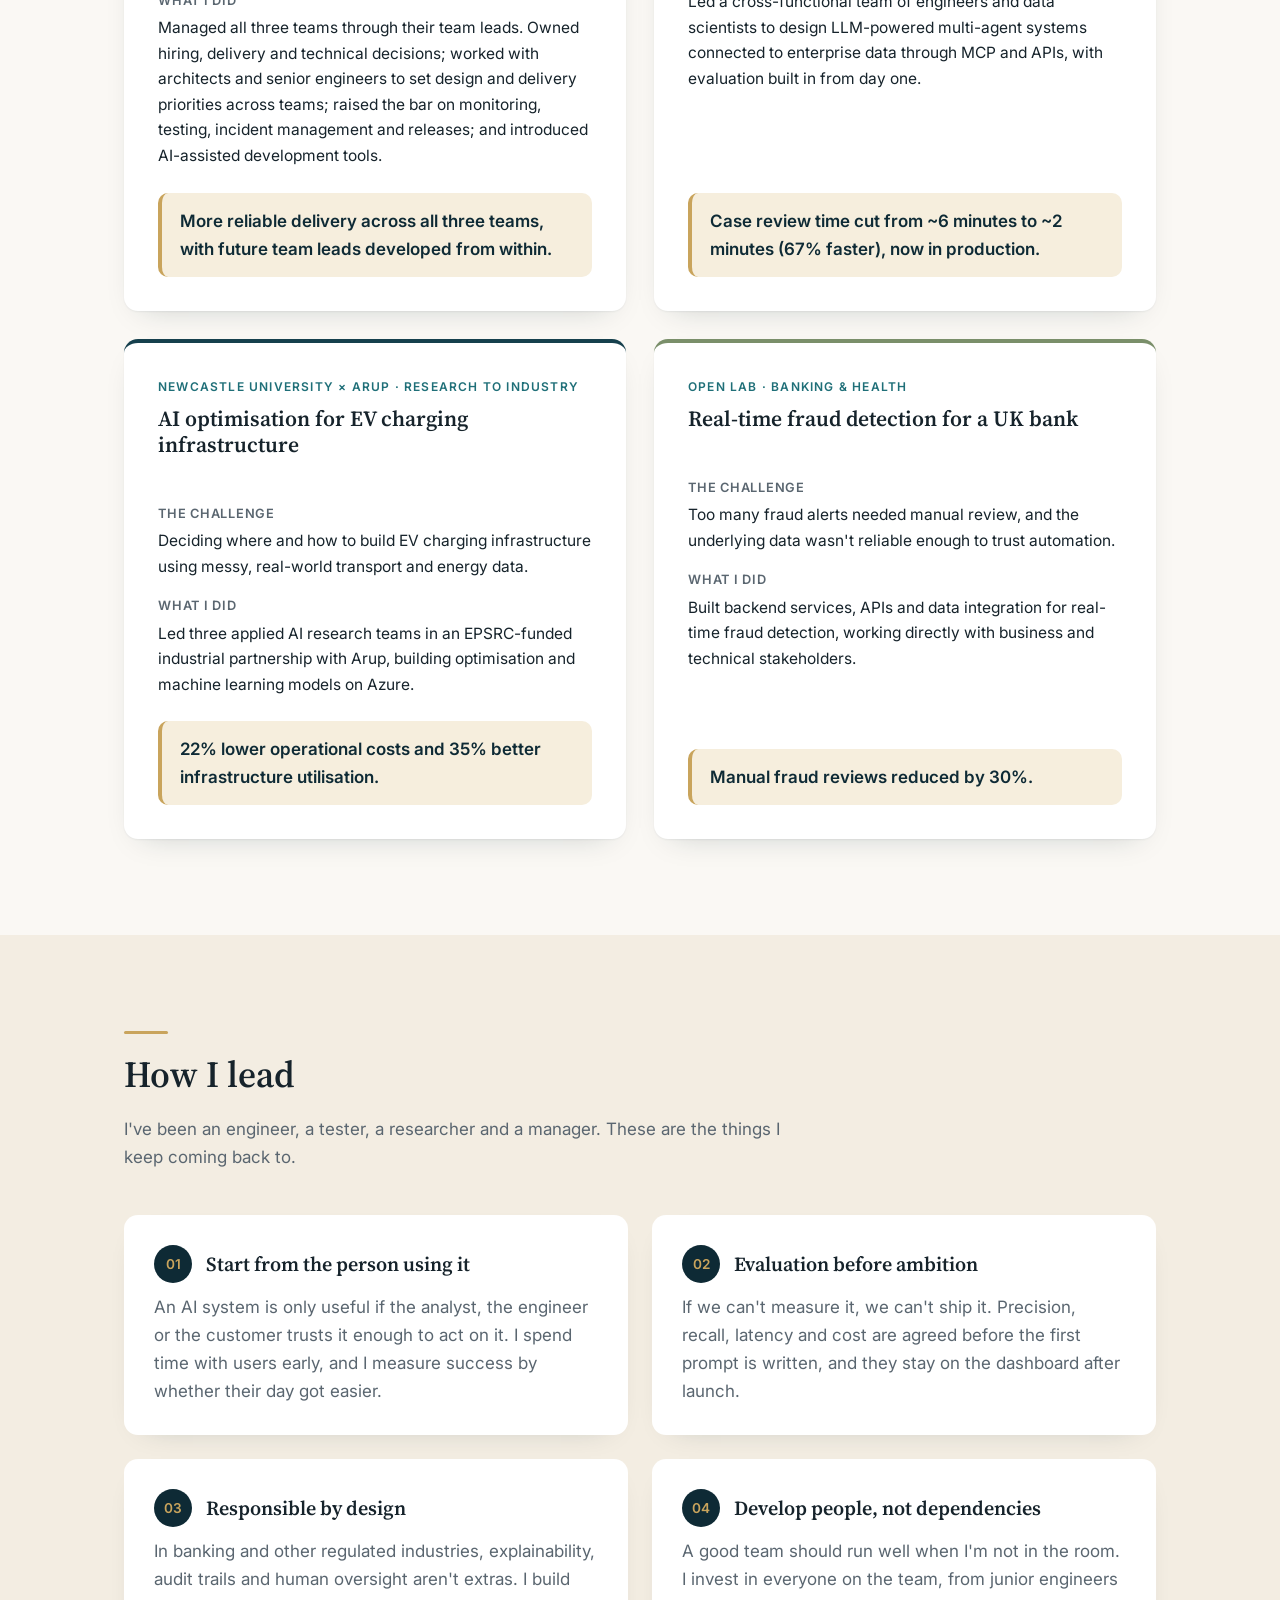
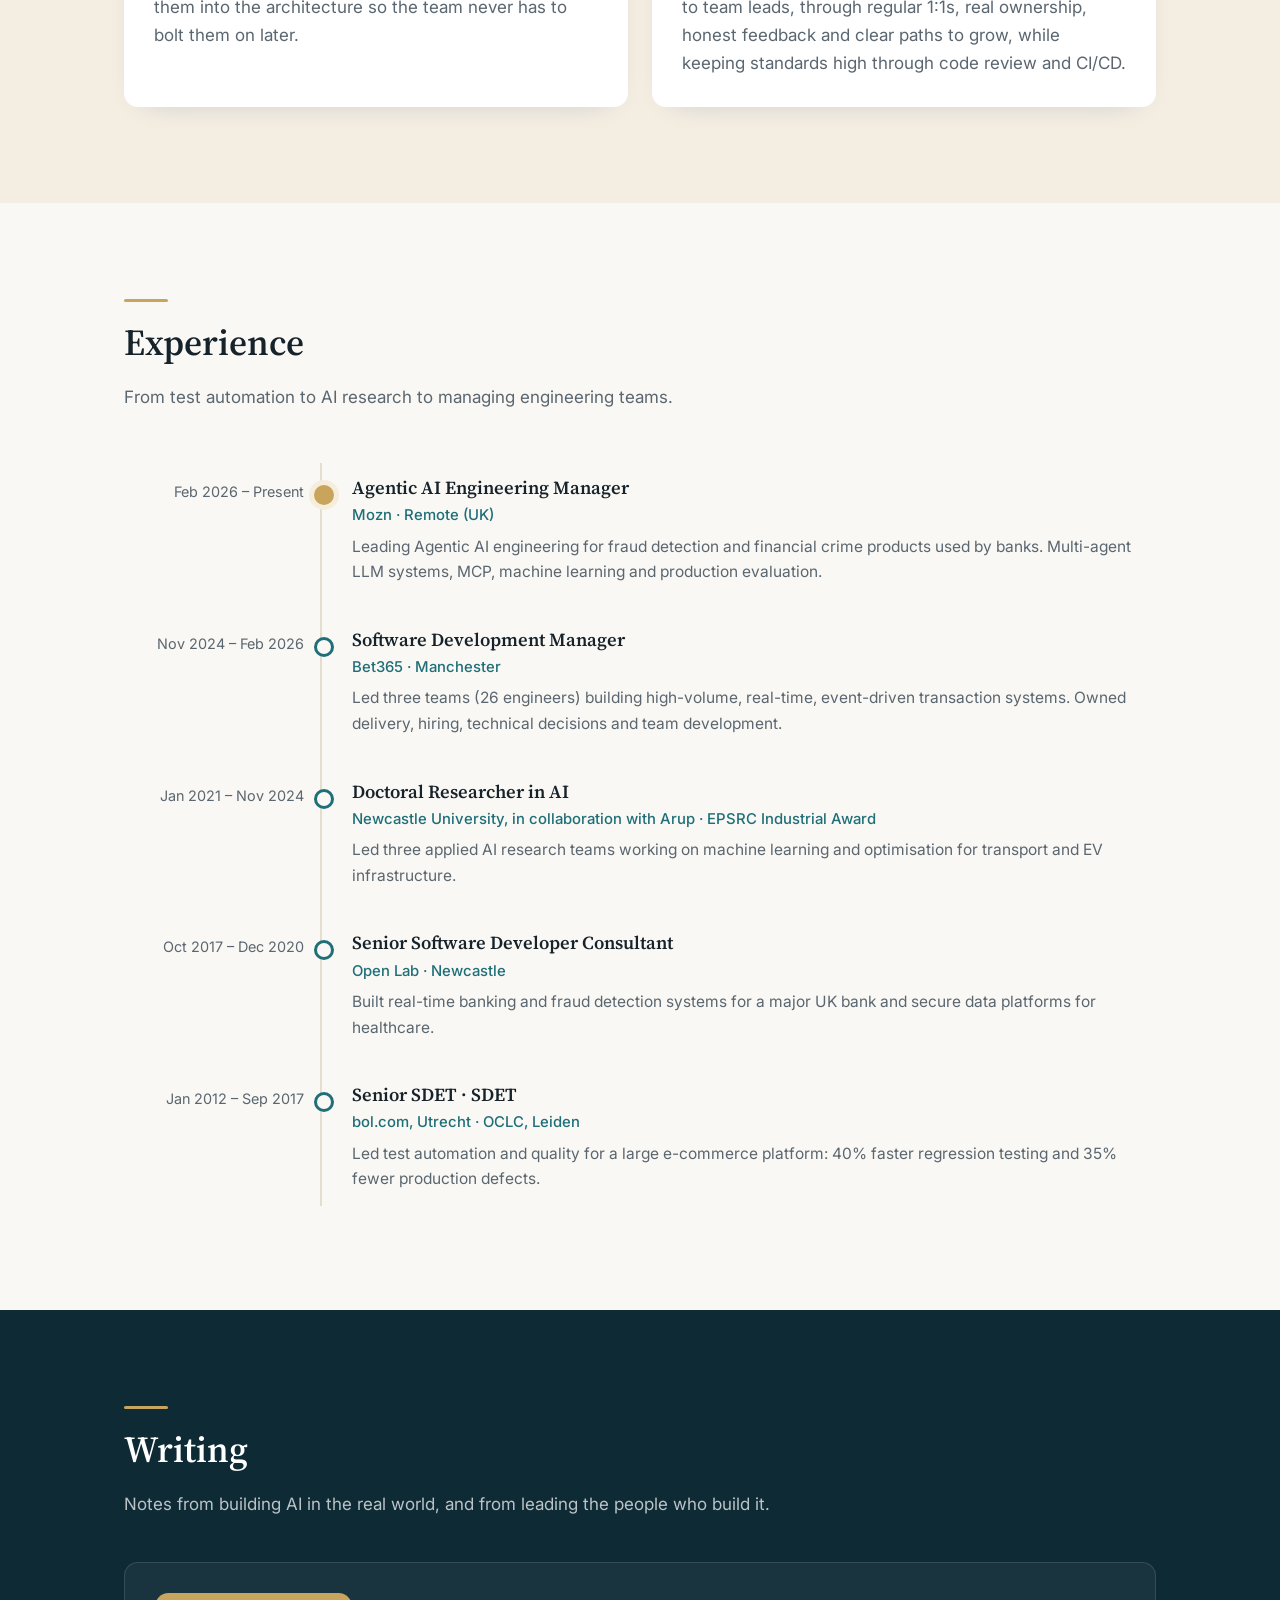
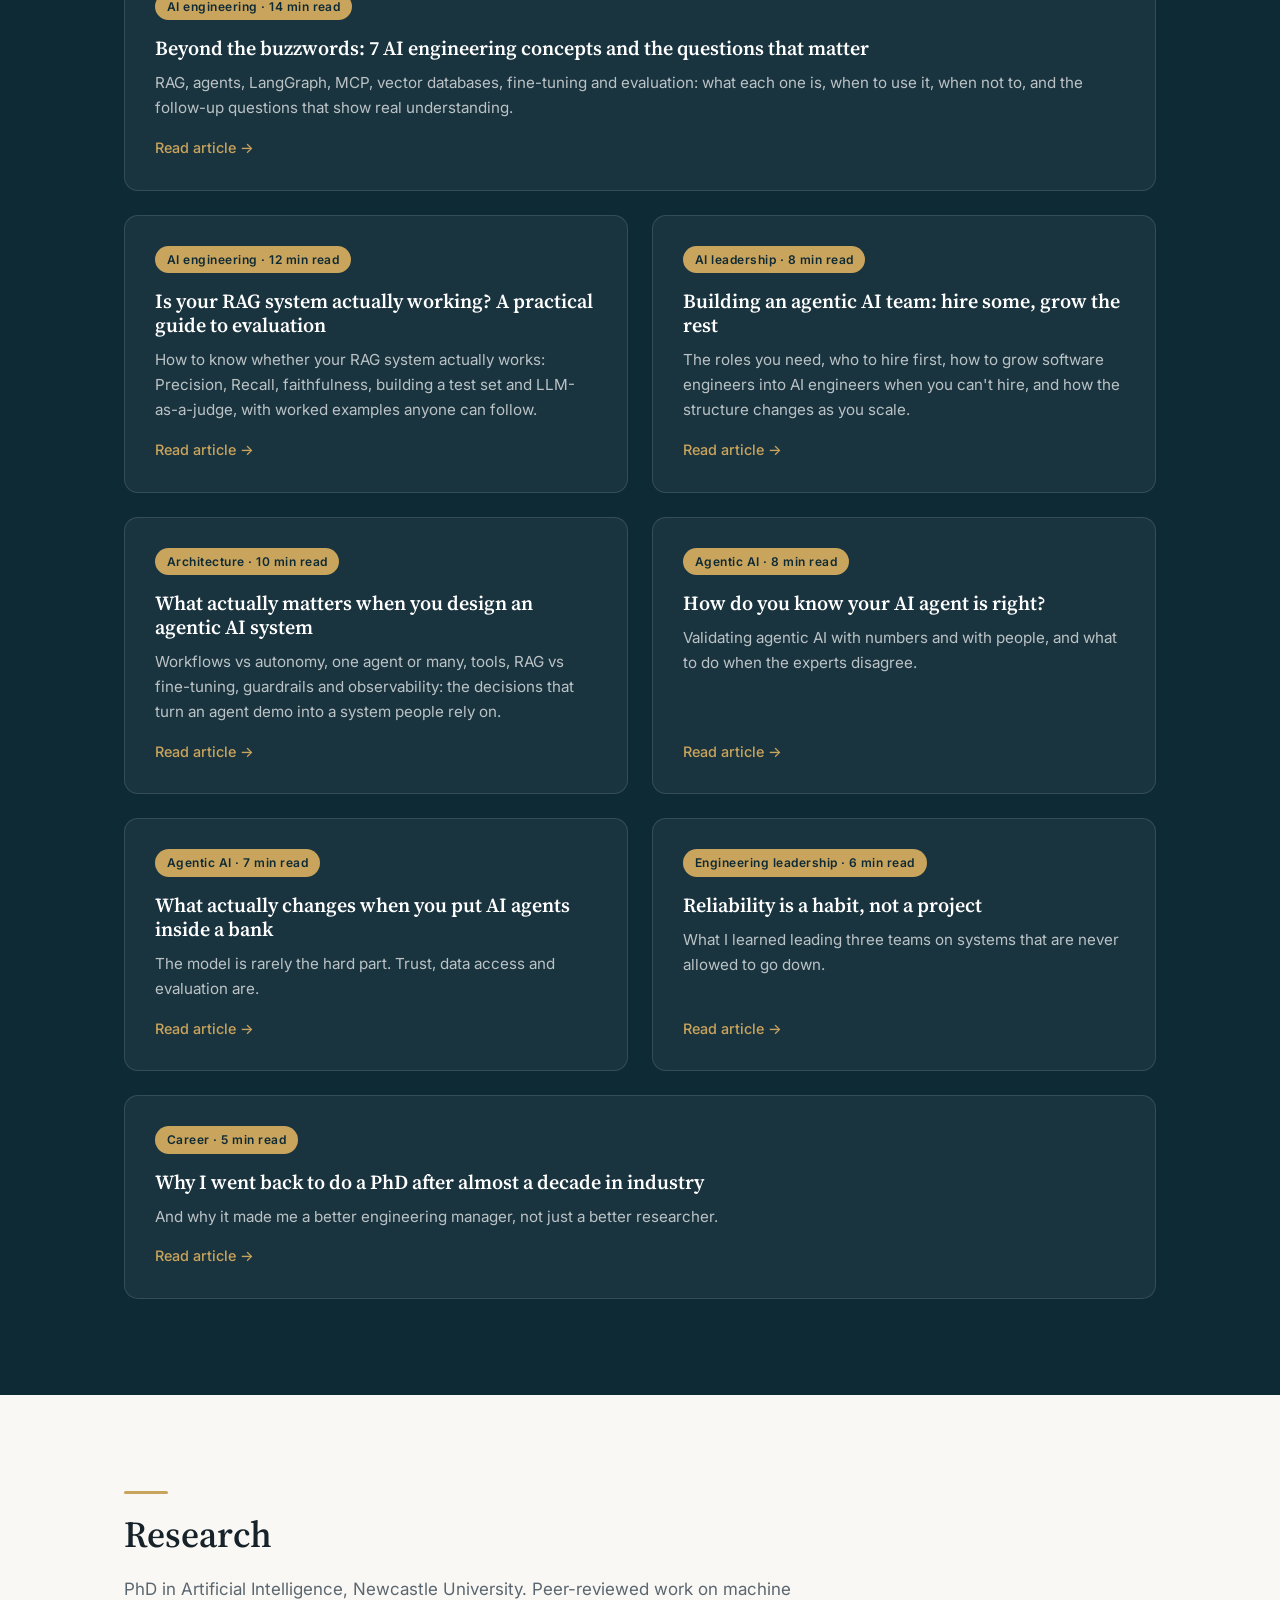
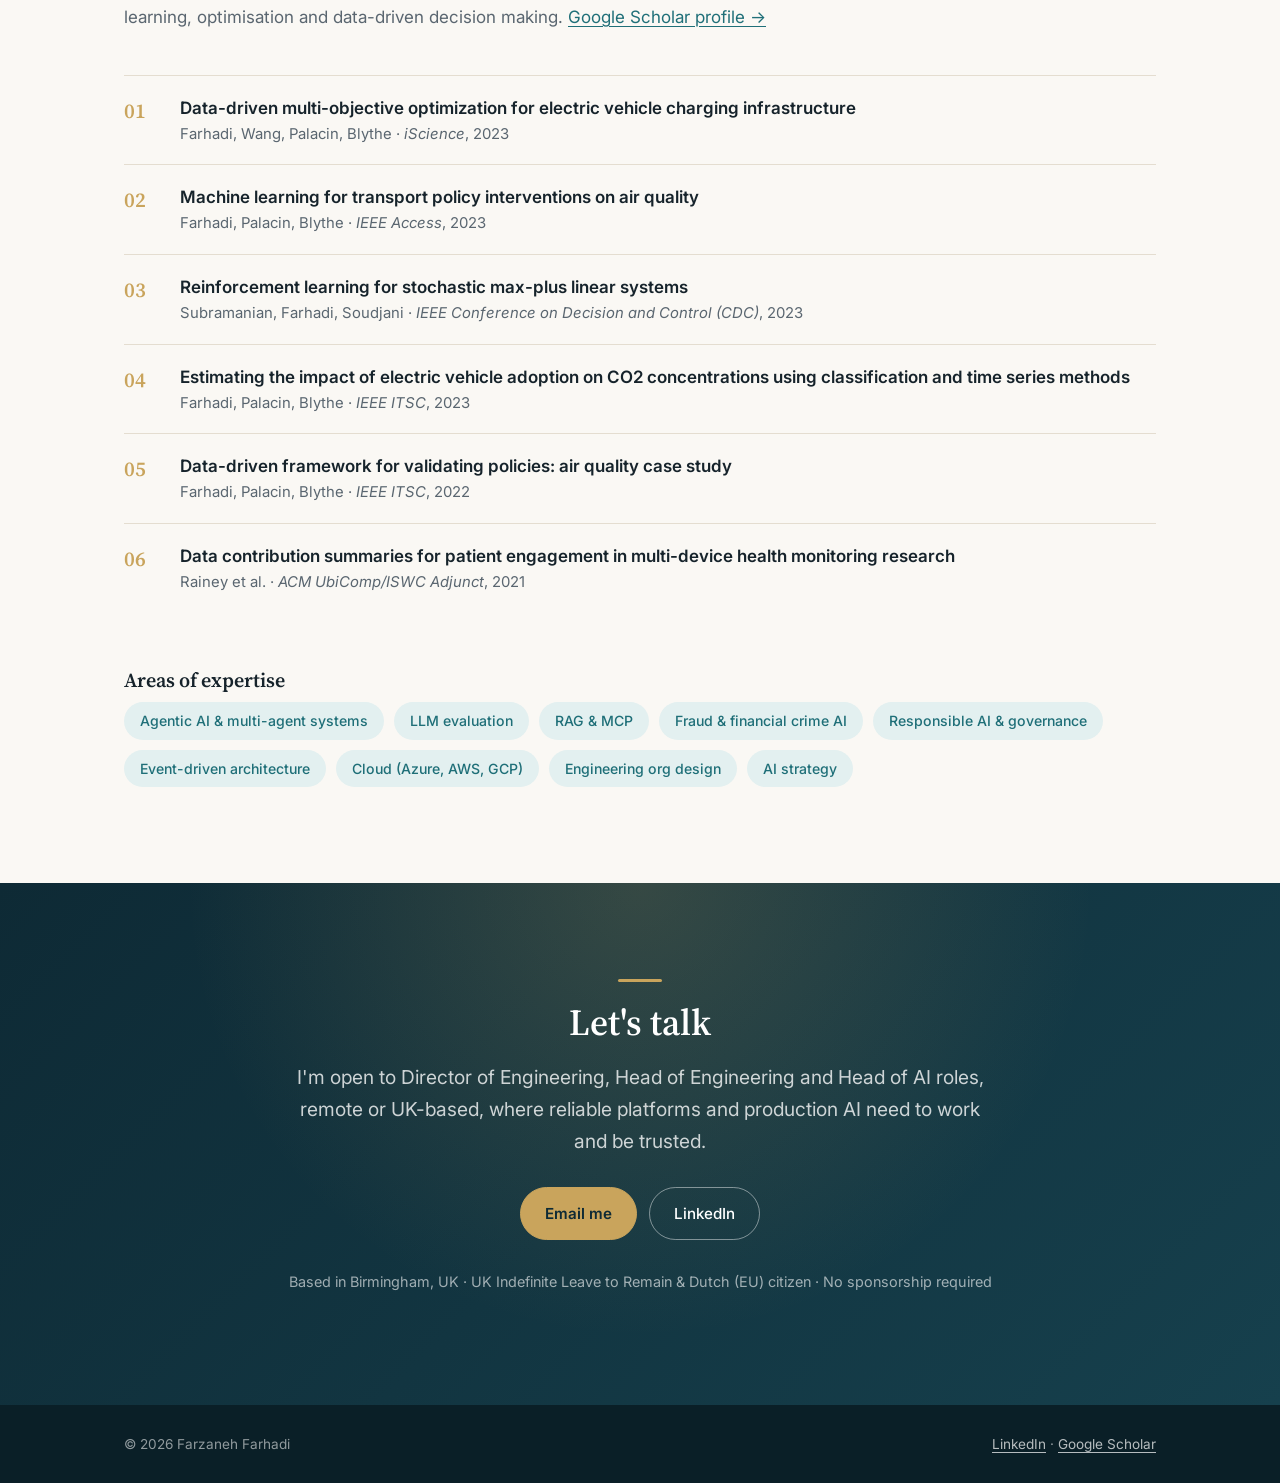
==== commit c26e3f6d: "Add files via upload Added a new blog post." ====
--- a/index.html
+++ b/index.html
@@ -303,6 +303,18 @@
       <h2>Writing</h2>
       <p class="section-intro">Notes from building AI in the real world, and from leading the people who build it.</p>
       <div class="posts">
+        <a class="post-card" href="writing/ai-engineering-concepts.html">
+          <div class="meta">AI engineering · 14 min read</div>
+          <h3>Beyond the buzzwords: 7 AI engineering concepts and the questions that matter</h3>
+          <p>RAG, agents, LangGraph, MCP, vector databases, fine-tuning and evaluation: what each one is, when to use it, when not to, and the follow-up questions that show real understanding.</p>
+          <span class="more">Read article →</span>
+        </a>
+        <a class="post-card" href="writing/rag-evaluation-explained.html">
+          <div class="meta">AI engineering · 12 min read</div>
+          <h3>Is your RAG system actually working? A practical guide to evaluation</h3>
+          <p>How to know whether your RAG system actually works: Precision, Recall, faithfulness, building a test set and LLM-as-a-judge, with worked examples anyone can follow.</p>
+          <span class="more">Read article →</span>
+        </a>
         <a class="post-card" href="writing/building-an-agentic-ai-team.html">
           <div class="meta">AI leadership · 8 min read</div>
           <h3>Building an agentic AI team: hire some, grow the rest</h3>
--- a/styles.css
+++ b/styles.css
@@ -297,3 +297,10 @@
 .article table.roles th { text-align: left; background: var(--navy); color: var(--gold); font-weight: 600; font-size: .85rem; letter-spacing: .04em; text-transform: uppercase; padding: 12px 16px; }
 .article table.roles td { padding: 12px 16px; border-top: 1px solid var(--line); vertical-align: top; line-height: 1.5; }
 .article table.roles td:first-child { width: 34%; color: var(--navy); }
+.article table.data { width: 100%; border-collapse: collapse; margin: 1.5em 0; font-size: .95rem; background: var(--surface); border-radius: 12px; overflow: hidden; box-shadow: 0 10px 30px -22px rgba(14, 42, 53, .3); }
+.article table.data th { text-align: left; background: var(--navy); color: var(--gold); font-weight: 600; font-size: .8rem; letter-spacing: .04em; text-transform: uppercase; padding: 11px 14px; }
+.article table.data td { padding: 11px 14px; border-top: 1px solid var(--line); vertical-align: top; line-height: 1.5; }
+.article table.data tr:last-child td { border-bottom: 0; }
+@media (max-width: 640px) { .article table.data { display: block; overflow-x: auto; font-size: .88rem; } }
+.post-card:last-child:nth-child(even) { grid-column: span 2; }
+@media (max-width: 860px) { .post-card:last-child:nth-child(even) { grid-column: auto; } }
